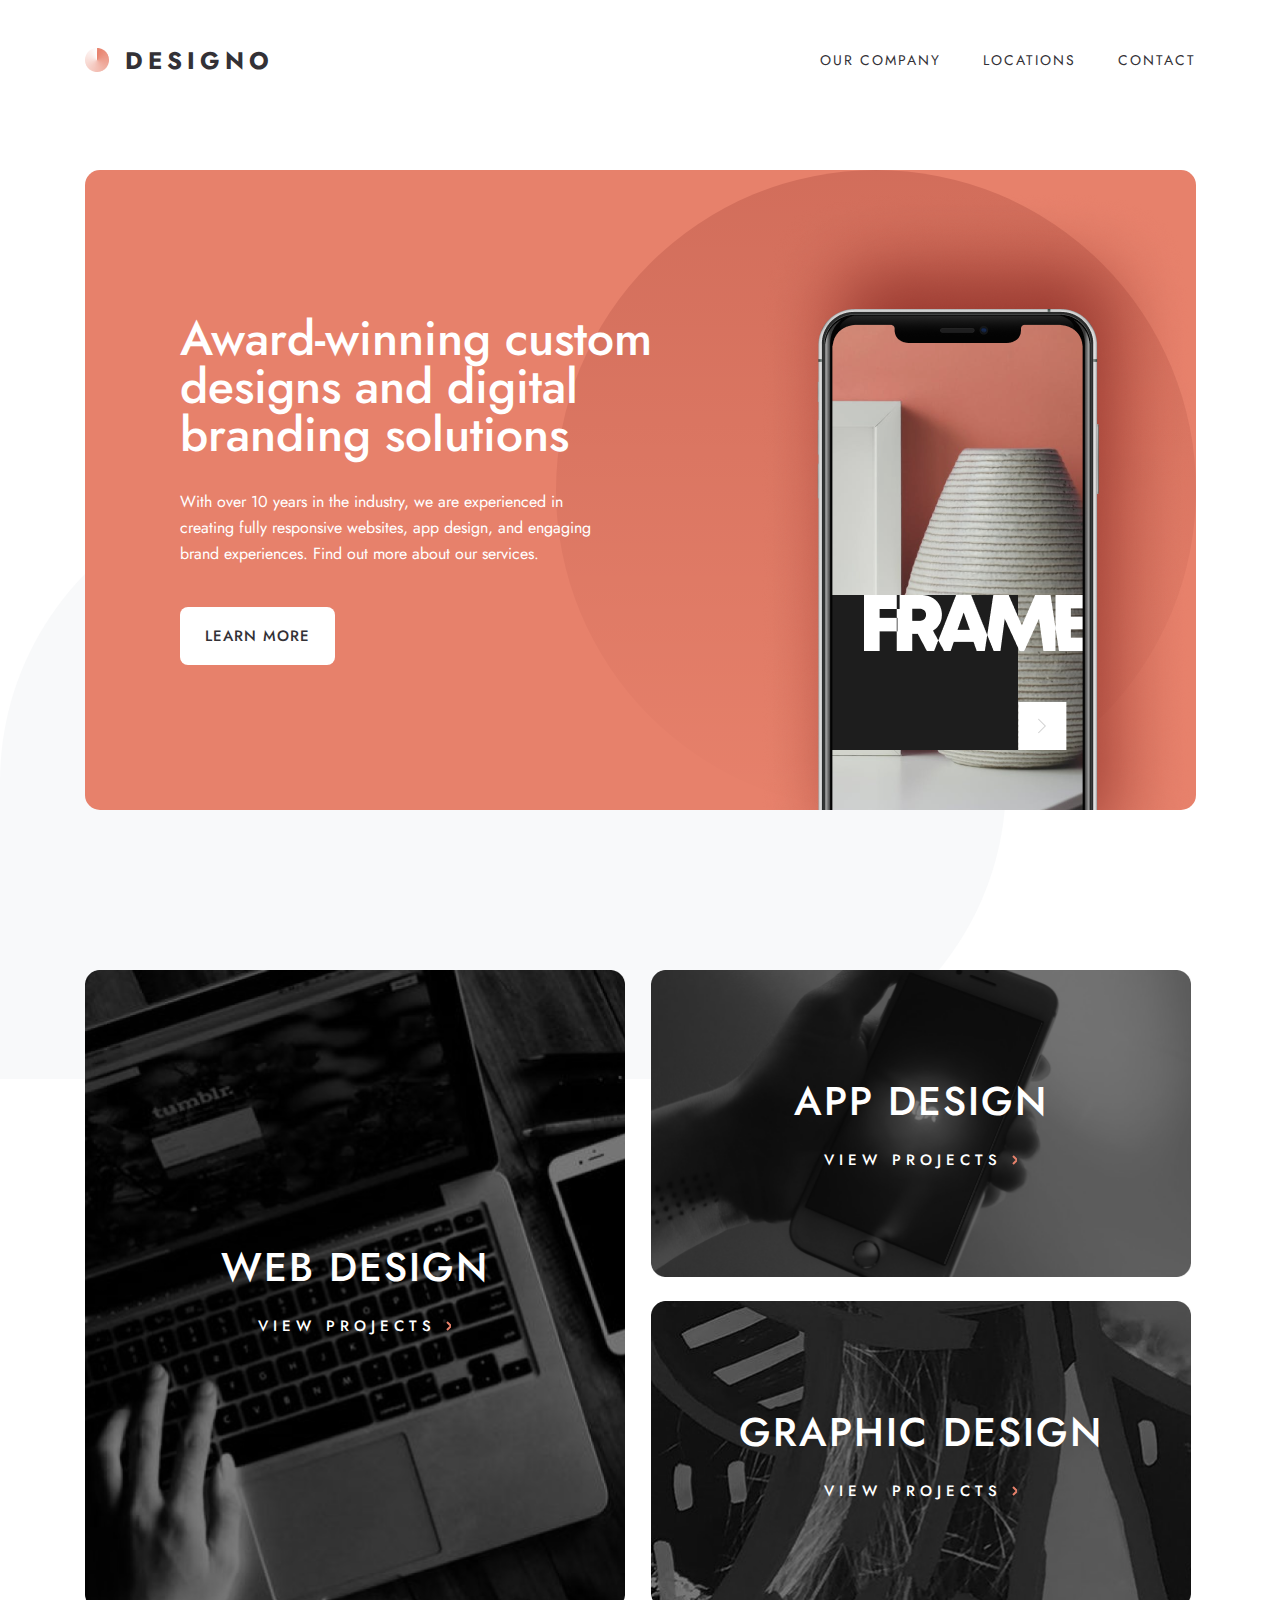
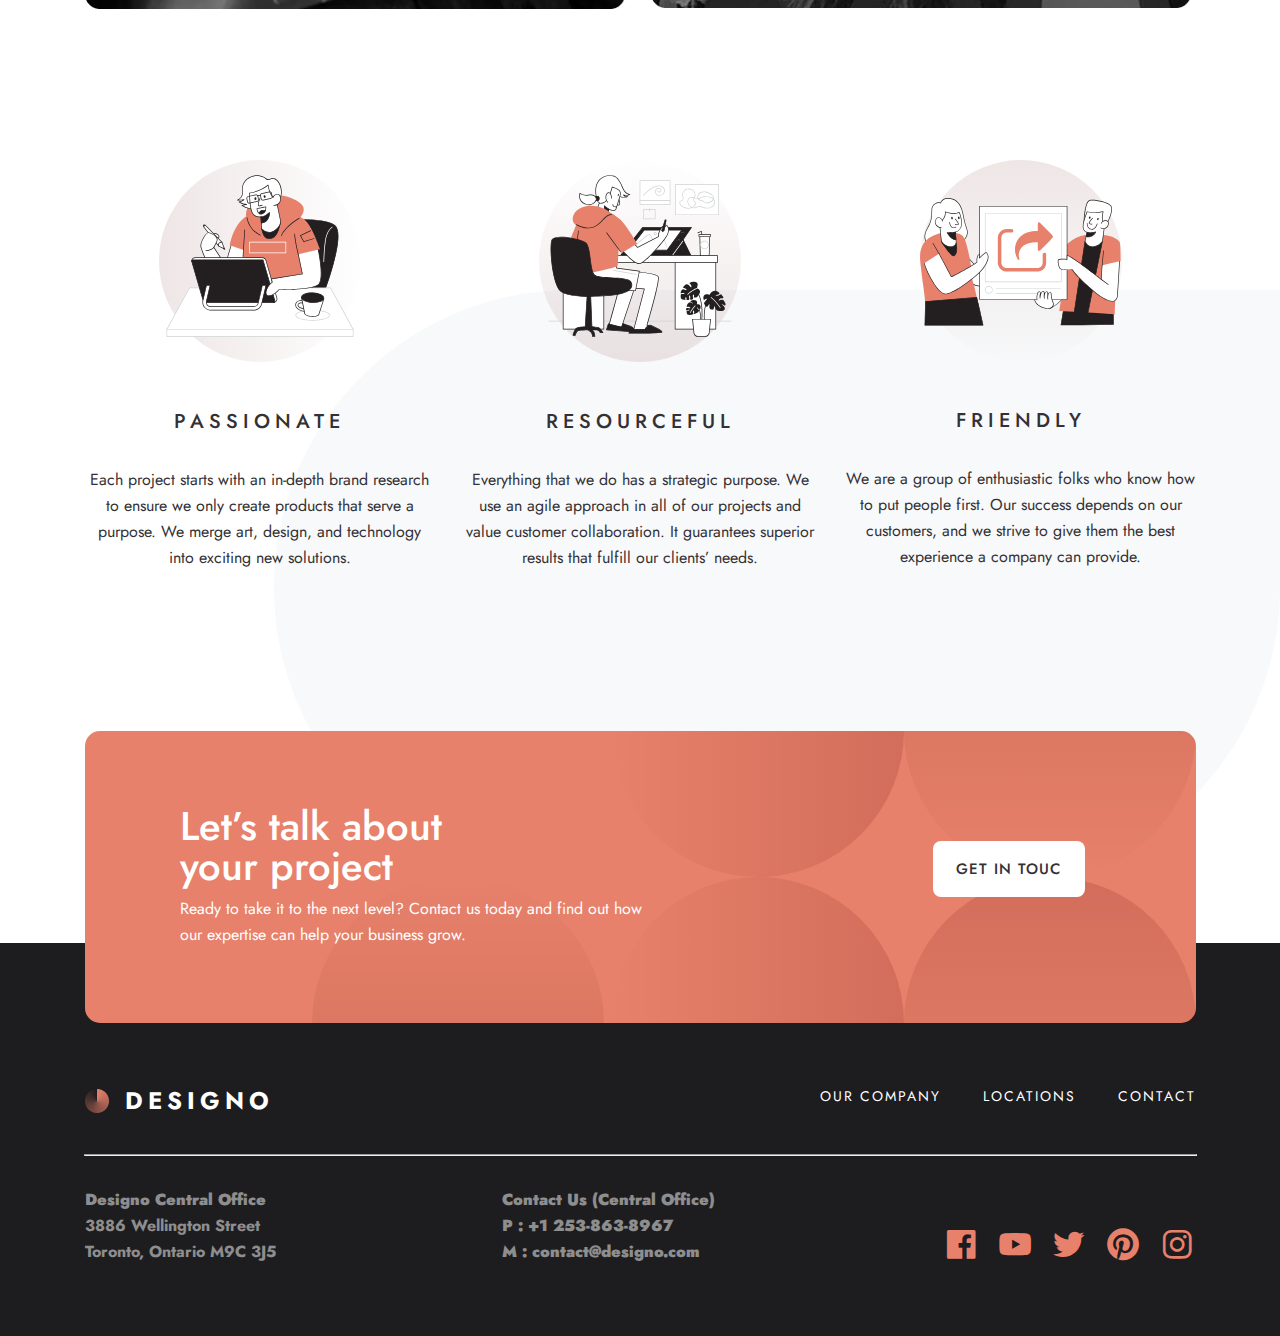
==== index.html @ 902fd05b "initial commit" ====
<!DOCTYPE html>
<html lang="en">
<head>
    <meta charset="UTF-8">
    <meta http-equiv="X-UA-Compatible" content="IE=edge">
    <meta name="viewport" content="width=device-width, initial-scale=1.0">
    <link rel="stylesheet" href="./css/style.min.css">
    <link href='https://unpkg.com/boxicons@2.1.4/css/boxicons.min.css' rel='stylesheet'>
    <title>exem</title>
</head>
<body>
    <div class="fixed" >
        <header>
            <div class="header__flex container" >
                <div class="header__flex__logo" >
                    <a class="header__flex__logo__a" href="#">
                        <img src="./img/Oval-foo.png" alt="logo">
                        <h1 class="header__flex__logo__a-title" >DESIGNO</h1>
                    </a>
                </div>

                <nav class="header__flex__ul" >
                    <ul class="header__flex__ul--li" >
                        <li class="header__flex__ul--li" ><a class="header__flex__ul--li-item" href="#">OUR COMPANY</a></li>
                        <li class="header__flex__ul--li"><a class="header__flex__ul--li-item" href="#">LOCATIONS</a></li>
                        <li class="header__flex__ul--li"><a class="header__flex__ul--li-item" href="#">CONTACT</a></li>
                    </ul>
                </nav>
            </div>
        </header>
    </div>

    <main>
        <div class="section__company container" >
            <div class="section__company__wrapper" >
                <h1 class="section__company__wrapper-title" >Award-winning custom designs and digital branding solutions</h1>
                <p class="section__company__wrapper-text" >
                    With over 10 years in the industry, we are experienced in creating fully responsive websites, app design, and engaging
                    brand experiences. Find out more about our services.
                </p>
                <button class="section__company__wrapper-btn" >Learn More</button>
            </div>

            <div class="section__company__img" >
                <a class="section__company__img__a" href="#">
                    <img class="section__company__img__a-img" src="./img/Group 64 Copy.png" alt="phone">
                </a>
            </div>
        </div>

        <div class="rectangle">
            <img class="rectangle-img" src="./img/img2.svg" alt="">
            <!-- --------------------------------------------- -->
        </div>

        <div class="section__locations container" >
            <div class="section__locations__flex" >
                <div class="section__locations__flex__img1">
                    <h2 class="section__locations__flex__img1-title" >WEB DESIGN</h2>
                    <a class="section__locations__flex__img1-a" href="#">VIEW PROJECTS <img src="./img/img4.svg" alt="left-strl"> </a> 
                </div>
                <div class="section__locations__flex__two" >
                    <div class="section__locations__flex__two__img1" >
                        <h2 class="section__locations__flex__two__img1-title" >APP DESIGN</h2>
                        <a class="section__locations__flex__img1-a" href="#">VIEW PROJECTS <img src="./img/img4.svg" alt="left-strl"> </a>
                    </div>
                    <div class="section__locations__flex__two__img2" >
                        <h2 class="section__locations__flex__two__img2-title" >GRAPHIC DESIGN</h2>
                        <a class="section__locations__flex__img1-a" href="#">VIEW PROJECTS <img src="./img/img4.svg" alt="left-strl"> </a>
                    </div>
                </div>
            </div>
        </div>

        <div class="rectangle1">
            <img class="rectangle1-img" src="./img/img14.svg" alt="">
            <!-- --------------------------------------------- -->
        </div>

        <div class="section__contact" >
            <div class="section__contact__flex card container" >
                <div class="card__body" >
                    <img class="card__body-img" src="./img/img8.svg" alt="card">

                    <h3 class="card__body-title" >
                        PASSIONATE
                    </h3>

                    <p class="card__body-text" >
                        Each project starts with an in-depth brand research to ensure we only create products that serve a purpose. We merge
                        art, design, and technology into exciting new solutions.
                    </p>
                </div>
                <div class="card__body">
                    <img class="card__body-img" src="./img/img10.svg" alt="card">
                
                    <h3 class="card__body-title">
                        RESOURCEFUL
                    </h3>
                
                    <p class="card__body-text">
                        Everything that we do has a strategic purpose. We use an agile approach in all of our projects and value customer
                        collaboration. It guarantees superior results that fulfill our clients’ needs.
                    </p>
                </div>
                <div class="card__body">
                    <img class="card__body-img active" src="./img/img11.svg" alt="card">
                
                    <h3 class="card__body-title active">
                        FRIENDLY
                    </h3>
                
                    <p class="card__body-text">
                        We are a group of enthusiastic folks who know how to put people first. Our success depends on our customers, and we
                        strive to give them the best experience a company can provide.
                    </p>
                </div>
            </div>
        </div>


        <div class="advitizing" >
            <div class="advitizing__project container" >
                <div class="bg__one" >
                    <div class="bg__two" >
                        <div class="bg__three" >
                            <div class="bg__four" >

                                <div class="advitizing__project__card">
                                    <h2 class="advitizing__project__card-title">Let’s talk about your project</h2>
                                    <p class="advitizing__project__card-text">
                                        Ready to take it to the next level? Contact us today and find out
                                        how our expertise can help your business grow.
                                    </p>
                                </div>
                                
                                <div class="advitizing__project__btn" >
                                    <button class="advitizing__project__btn-btns">
                                        Get in touc
                                    </button>
                                </div>

                            </div>
                        </div>
                    </div>
                </div>
            </div>
        </div>

        
        <footer>
            <div class="section__footer" >
                <div class="section__footer__flex container" >
                    <div class="section__footer__flex__logo" >
                        <a class="section__footer__flex__logo__a" href="#">
                            <img class="section__footer__flex__logo__a-img" src="./img/Oval-foo.png" alt="">
                            <span class="section__footer__flex__logo__a-span" >DESIGNO</span>
                        </a>
                    </div>
                    
                    <nav class="section__footer__flex__nav" >
                        <ul class="section__footer__flex__nav__ul" >
                            <li class="section__footer__flex__nav__ul__li" ><a class="section__footer__flex__nav__ul__li-a" href="#">OUR COMPANY</a></li>
                            <li class="section__footer__flex__nav__ul__li" ><a class="section__footer__flex__nav__ul__li-a" href="#">LOCATIONS</a></li>
                            <li class="section__footer__flex__nav__ul__li" ><a class="section__footer__flex__nav__ul__li-a" href="#">CONTACT</a></li>
                        </ul>
                    </nav>

                </div>

                <hr class="container hr">

                <div class="container section__footer__address" >
                    <div class="section__footer__address__wrapper" >
                        <p><b>Designo Central Office</b></p>
                        <p>3886 Wellington Street</p>
                        <p>Toronto, Ontario M9C 3J5</p>
                    </div>

                    <div class="section__footer__address__connection" >
                        <p><b>Contact Us (Central Office)</b></p>
                        <p><b>P : +1 253-863-8967</b></p>
                        <p><b>M : contact@designo.com</b></p>
                    </div>

                    <div class="section__footer__address__icon" >
                        <a href="#"><i class='bx bxl-facebook-square'></i></a>
                        <a href="#"><i class='bx bxl-youtube'></i></a>
                        <a href="#"><i class='bx bxl-twitter'></i></a>
                        <a href="#"><i class='bx bxl-pinterest'></i></a>
                        <a href="#"><i class='bx bxl-instagram'></i></a>
                    </div>
                </div>

            </div>
        </footer>


    </main>

</body>
</html>
---- css/style.min.css ----
/*! normalize.css v8.0.1 | MIT License | github.com/necolas/normalize.css */@import"https://fonts.googleapis.com/css2?family=Jost:wght@300;400;500;600;700&display=swap";html{line-height:1.15;-webkit-text-size-adjust:100%}body{margin:0}main{display:block}h1{font-size:2em;margin:.67em 0}hr{box-sizing:content-box;height:0;overflow:visible}pre{font-family:monospace,monospace;font-size:1em}a{background-color:rgba(0,0,0,0);text-decoration:none}abbr[title]{border-bottom:none;text-decoration:underline;text-decoration:underline dotted}b,strong{font-weight:bolder}code,kbd,samp{font-family:monospace,monospace;font-size:1em}small{font-size:80%}sub,sup{font-size:75%;line-height:0;position:relative;vertical-align:baseline}sub{bottom:-0.25em}sup{top:-0.5em}img{border-style:none}button,input,optgroup,select,textarea{font-family:inherit;font-size:100%;line-height:1.15;margin:0}button,input{overflow:visible}button,select{text-transform:none}button,[type=button],[type=reset],[type=submit]{-webkit-appearance:button}button::-moz-focus-inner,[type=button]::-moz-focus-inner,[type=reset]::-moz-focus-inner,[type=submit]::-moz-focus-inner{border-style:none;padding:0}button:-moz-focusring,[type=button]:-moz-focusring,[type=reset]:-moz-focusring,[type=submit]:-moz-focusring{outline:1px dotted ButtonText}fieldset{padding:.35em .75em .625em}legend{box-sizing:border-box;color:inherit;display:table;max-width:100%;padding:0;white-space:normal}progress{vertical-align:baseline}textarea{overflow:auto}[type=checkbox],[type=radio]{box-sizing:border-box;padding:0}[type=number]::-webkit-inner-spin-button,[type=number]::-webkit-outer-spin-button{height:auto}[type=search]{-webkit-appearance:textfield;outline-offset:-2px}[type=search]::-webkit-search-decoration{-webkit-appearance:none}::-webkit-file-upload-button{-webkit-appearance:button;font:inherit}details{display:block}summary{display:list-item}template{display:none}[hidden]{display:none}*{margin:0;padding:0;box-sizing:border-box;font-family:"Jost",sans-serif}.container{margin:0 auto;width:1111px}.fixed{position:sticky;top:0;left:0;bottom:0;right:0;z-index:999999}header{background-color:#fff}header .header__flex{display:flex;justify-content:space-between;align-items:center;height:120px}header .header__flex__logo__a{display:flex;align-items:center;gap:16px}header .header__flex__logo__a-title{font-weight:700;font-size:24px;line-height:27px;letter-spacing:5px;color:#333136}header .header__flex__ul--li{display:flex;gap:42px}header .header__flex__ul--li-item{font-weight:400;font-size:14px;line-height:14px;letter-spacing:2px;color:#333136}header .header__flex__ul--li-item:hover{text-decoration:underline}.section__footer{margin-top:-80px;height:393px;background-color:#1d1c1e}.section__footer__flex{display:flex;justify-content:space-between;padding-top:144px}.section__footer__flex__logo__a{display:flex;align-items:center}.section__footer__flex__logo__a-span{margin-left:16px;font-weight:700;font-size:24px;line-height:27px;letter-spacing:5px;color:#fff}.section__footer__flex__nav__ul{display:flex;gap:42px;list-style:none}.section__footer__flex__nav__ul__li-a{font-weight:400;font-size:14px;line-height:14px;letter-spacing:2px;color:#fff}.section__footer__flex__nav__ul__li-a:hover{text-decoration:underline}.section__footer .hr{margin-top:40px;margin-bottom:31px}.section__footer__address{display:flex;justify-content:space-between}.section__footer__address__wrapper{font-weight:700;line-height:26px;color:#fff;opacity:.5}.section__footer__address__connection{font-weight:700;font-size:16px;line-height:26px;color:#fff;opacity:.5}.section__footer__address__icon{display:flex;align-items:flex-end;gap:16px}.section__footer__address__icon .bx{font-size:38px;color:#e7816b;transition:.3s}.section__footer__address__icon .bx:hover{color:#ffad9b}.section__company{position:sticky;background-image:url(/img/img1.svg);z-index:999;margin-top:50px;background-repeat:no-repeat;background-size:contain;background-position:right;height:640px;border-radius:15px;background-color:#e7816b;display:flex}.section__company__wrapper{z-index:999}.section__company__wrapper-title{width:75%;font-weight:500;font-size:48px;line-height:48px;color:#fff;margin:145px 0 11px 95px}.section__company__wrapper-text{margin:30px 0 40px 95px;width:65%;font-weight:400;font-size:16px;line-height:26px;color:#fff}.section__company__wrapper-btn{margin:0 0 0 95px;background:#fff;border-radius:8px;border:none;padding:18px 25px;font-weight:500;font-size:15px;line-height:22px;letter-spacing:1px;text-transform:uppercase;color:#333136;cursor:pointer;transition:.2s}.section__company__wrapper-btn:hover{background:#ffad9b}.section__company__img{z-index:999}.section__company__img__a-img{margin-top:19px}.section__locations{margin-top:160px}.section__locations__flex{display:flex;gap:26px}.section__locations__flex__img1{text-align:center;color:#fff;padding:273px 136px;background-image:url(/img/img3.png);background-repeat:no-repeat;background-size:contain;opacity:1;z-index:999}.section__locations__flex__img1:hover{opacity:.5}.section__locations__flex__img1-title{font-weight:500;font-size:40px;line-height:48px;letter-spacing:2px;color:#fff;margin:0 0 24px 0}.section__locations__flex__img1-a{font-weight:500;font-size:15px;line-height:22px;letter-spacing:5px;text-transform:uppercase;color:#fff}.section__locations__flex__two{display:flex;flex-direction:column;gap:23px}.section__locations__flex__two__img1{text-align:center;color:#fff;padding:107px 143px;background-image:url(/img/img5.png);background-repeat:no-repeat;background-size:contain;z-index:999}.section__locations__flex__two__img1:hover{opacity:.5}.section__locations__flex__two__img1-title{margin:0 0 24px 0;font-weight:500;font-size:40px;line-height:48px;text-align:center;letter-spacing:2px;color:#fff}.section__locations__flex__two__img2{text-align:center;color:#fff;padding:107px 88px;background-image:url(/img/img6.png);background-repeat:no-repeat;background-size:contain}.section__locations__flex__two__img2:hover{opacity:.5}.section__locations__flex__two__img2-title{margin:0 0 24px 0;font-weight:500;font-size:40px;line-height:48px;text-align:center;letter-spacing:2px;color:#fff}.rectangle1{position:relative}.rectangle1-img{position:absolute;top:280px;right:0}.rectangle{position:relative;z-index:0}.rectangle-img{position:absolute;top:-325px;left:0;z-index:1}.section__contact{margin-top:150px}.section__contact__flex{display:flex;text-align:center;justify-content:space-between}.section__contact .card__body:nth-child(2){background-image:url(/img/img12.svg);background-repeat:no-repeat;background-position:top;z-index:9}.section__contact .card__body:nth-child(3){background-image:url(/img/img13.svg);background-repeat:no-repeat;background-position:top;z-index:9}.section__contact .card__body{background-image:url(/img/img9.svg);background-repeat:no-repeat;background-position:top;z-index:999}.section__contact .card__body-img{margin-top:15px}.section__contact .card__body-img.active{margin-top:38px}.section__contact .card__body-title{margin:68px 0 32px 0;font-weight:500;font-size:20px;line-height:26px;text-align:center;letter-spacing:5px;color:#333136}.section__contact .card__body-title.active{margin:78px 0 32px 0}.section__contact .card__body-text{width:350px;font-weight:400;font-size:16px;line-height:26px;text-align:center;color:#333136}.advitizing{position:relative}.advitizing__project{background:#e7816b;border-radius:15px;height:292px;position:sticky;margin-top:160px;background-image:url(/img/img15.svg);background-repeat:no-repeat;background-position:top;background-position-x:527px}.advitizing__project .bg__one{background-image:url(/img/img16.svg);background-repeat:no-repeat;background-position-x:right;background-position-y:top;outline:none;border-top-right-radius:15px}.advitizing__project .bg__one .bg__two{background-image:url(/img/img17.svg);background-repeat:no-repeat;background-position-y:bottom;background-position-x:right}.advitizing__project .bg__one .bg__two .bg__three{background-image:url(/img/img18.svg);background-repeat:no-repeat;background-position-y:bottom;background-position-x:527px}.advitizing__project .bg__one .bg__two .bg__three .bg__four{background-image:url(/img/img19.svg);background-repeat:no-repeat;background-position-y:bottom;background-position-x:227px;display:flex}.advitizing__project__card{color:#fff;padding:75px 0 75px 95px}.advitizing__project__card-title{width:45%;font-weight:500;font-size:40px;line-height:40px}.advitizing__project__card-text{margin-top:10px;font-weight:400;font-size:16px;line-height:26px;width:64%}.advitizing__project__btn{padding:110px 0 0 0}.advitizing__project__btn-btns{width:152px;border:none;border-radius:8px;background:#fff;padding:17px 19px;font-weight:500;font-size:15px;line-height:22px;letter-spacing:1px;text-transform:uppercase;color:#333136;cursor:pointer}/*# sourceMappingURL=style.min.css.map */
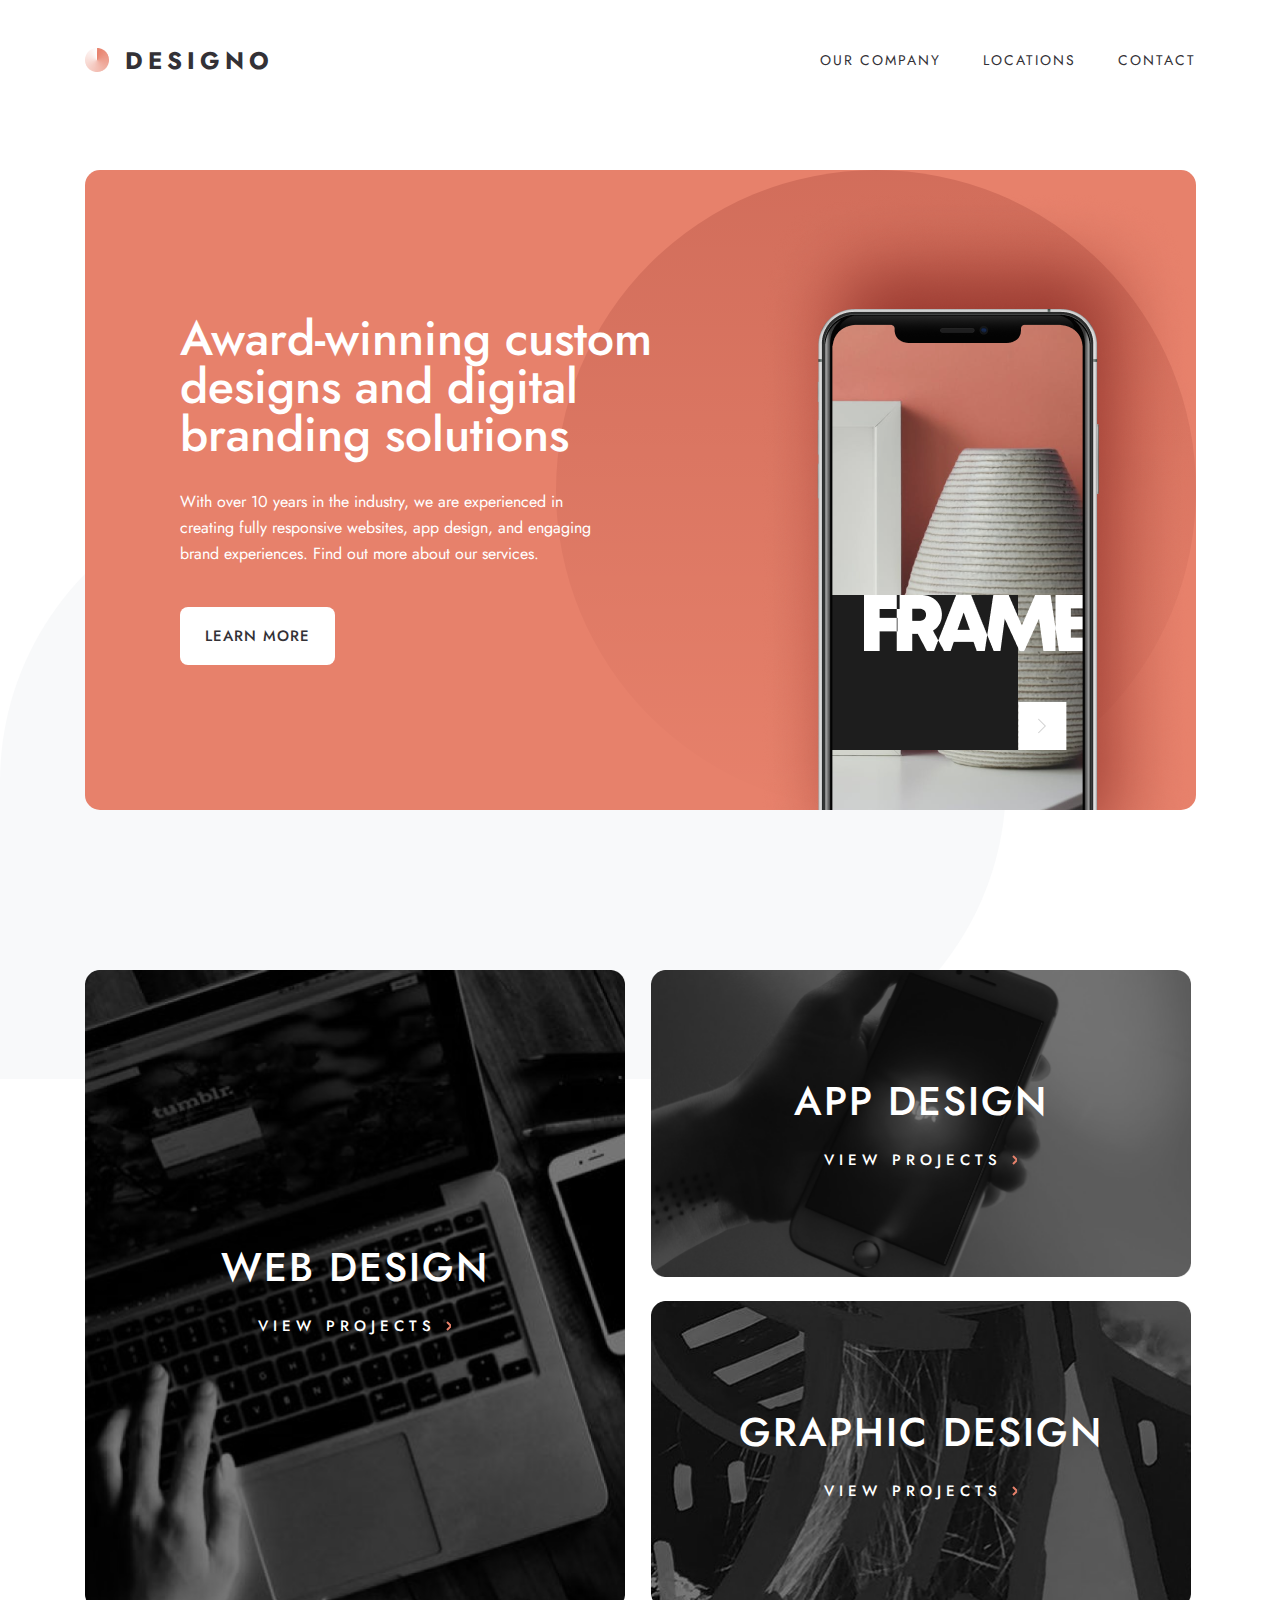
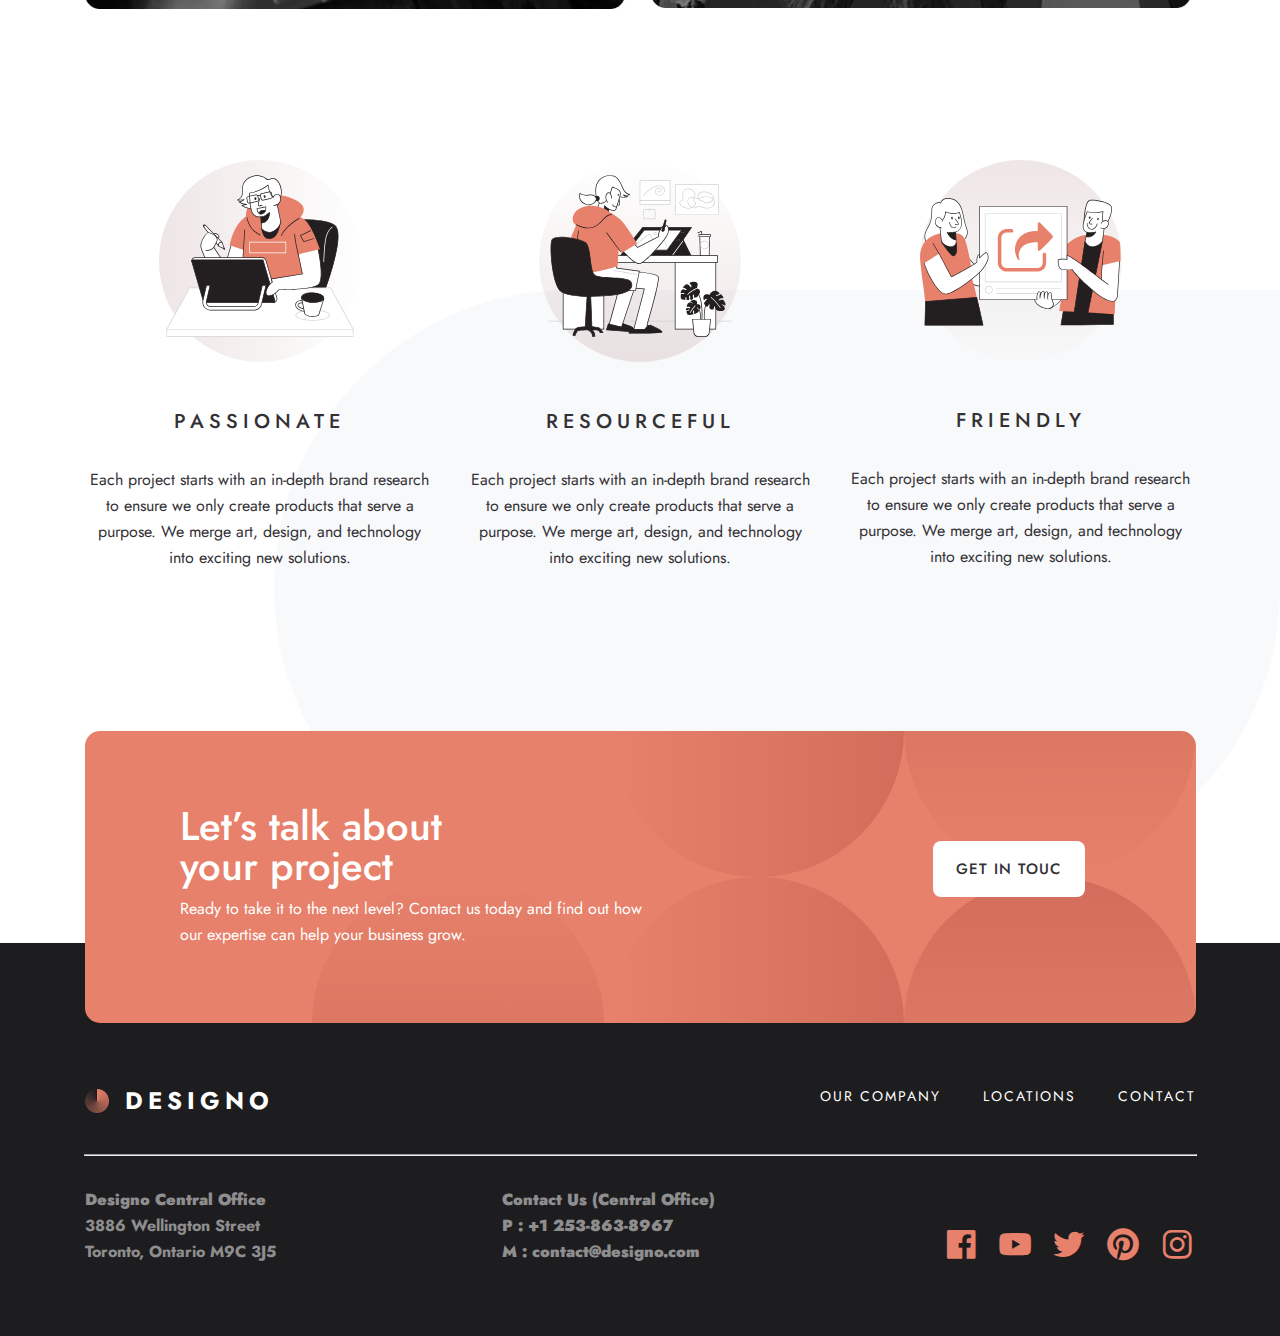
==== commit 109e658d: "tablet commit" ====
--- a/index.html
+++ b/index.html
@@ -82,38 +82,47 @@
                 <div class="card__body" >
                     <img class="card__body-img" src="./img/img8.svg" alt="card">
 
-                    <h3 class="card__body-title" >
-                        PASSIONATE
-                    </h3>
-
-                    <p class="card__body-text" >
-                        Each project starts with an in-depth brand research to ensure we only create products that serve a purpose. We merge
-                        art, design, and technology into exciting new solutions.
-                    </p>
+                    <div class="card__body__flex" >
+                        <h3 class="card__body-title">
+                            PASSIONATE
+                        </h3>
+                        
+                        <p class="card__body-text">
+                            Each project starts with an in-depth brand research to ensure we only create products that serve a purpose. We merge
+                            art, design, and technology into exciting new solutions.
+                        </p>
+                    </div>
+
                 </div>
                 <div class="card__body">
                     <img class="card__body-img" src="./img/img10.svg" alt="card">
                 
-                    <h3 class="card__body-title">
-                        RESOURCEFUL
-                    </h3>
-                
-                    <p class="card__body-text">
-                        Everything that we do has a strategic purpose. We use an agile approach in all of our projects and value customer
-                        collaboration. It guarantees superior results that fulfill our clients’ needs.
-                    </p>
+                    <div class="card__body__flex">
+                        <h3 class="card__body-title">
+                            RESOURCEFUL
+                        </h3>
+                    
+                        <p class="card__body-text">
+                            Each project starts with an in-depth brand research to ensure we only create products that serve a purpose. We
+                            merge
+                            art, design, and technology into exciting new solutions.
+                        </p>
+                    </div>
                 </div>
                 <div class="card__body">
                     <img class="card__body-img active" src="./img/img11.svg" alt="card">
                 
-                    <h3 class="card__body-title active">
-                        FRIENDLY
-                    </h3>
-                
-                    <p class="card__body-text">
-                        We are a group of enthusiastic folks who know how to put people first. Our success depends on our customers, and we
-                        strive to give them the best experience a company can provide.
-                    </p>
+                    <div class="card__body__flex">
+                        <h3 class="card__body-title active">
+                            FRIENDLY
+                        </h3>
+                    
+                        <p class="card__body-text active">
+                            Each project starts with an in-depth brand research to ensure we only create products that serve a purpose. We
+                            merge
+                            art, design, and technology into exciting new solutions.
+                        </p>
+                    </div>
                 </div>
             </div>
         </div>
--- a/css/style.min.css
+++ b/css/style.min.css
@@ -1 +1 @@
-/*! normalize.css v8.0.1 | MIT License | github.com/necolas/normalize.css */@import"https://fonts.googleapis.com/css2?family=Jost:wght@300;400;500;600;700&display=swap";html{line-height:1.15;-webkit-text-size-adjust:100%}body{margin:0}main{display:block}h1{font-size:2em;margin:.67em 0}hr{box-sizing:content-box;height:0;overflow:visible}pre{font-family:monospace,monospace;font-size:1em}a{background-color:rgba(0,0,0,0);text-decoration:none}abbr[title]{border-bottom:none;text-decoration:underline;text-decoration:underline dotted}b,strong{font-weight:bolder}code,kbd,samp{font-family:monospace,monospace;font-size:1em}small{font-size:80%}sub,sup{font-size:75%;line-height:0;position:relative;vertical-align:baseline}sub{bottom:-0.25em}sup{top:-0.5em}img{border-style:none}button,input,optgroup,select,textarea{font-family:inherit;font-size:100%;line-height:1.15;margin:0}button,input{overflow:visible}button,select{text-transform:none}button,[type=button],[type=reset],[type=submit]{-webkit-appearance:button}button::-moz-focus-inner,[type=button]::-moz-focus-inner,[type=reset]::-moz-focus-inner,[type=submit]::-moz-focus-inner{border-style:none;padding:0}button:-moz-focusring,[type=button]:-moz-focusring,[type=reset]:-moz-focusring,[type=submit]:-moz-focusring{outline:1px dotted ButtonText}fieldset{padding:.35em .75em .625em}legend{box-sizing:border-box;color:inherit;display:table;max-width:100%;padding:0;white-space:normal}progress{vertical-align:baseline}textarea{overflow:auto}[type=checkbox],[type=radio]{box-sizing:border-box;padding:0}[type=number]::-webkit-inner-spin-button,[type=number]::-webkit-outer-spin-button{height:auto}[type=search]{-webkit-appearance:textfield;outline-offset:-2px}[type=search]::-webkit-search-decoration{-webkit-appearance:none}::-webkit-file-upload-button{-webkit-appearance:button;font:inherit}details{display:block}summary{display:list-item}template{display:none}[hidden]{display:none}*{margin:0;padding:0;box-sizing:border-box;font-family:"Jost",sans-serif}.container{margin:0 auto;width:1111px}.fixed{position:sticky;top:0;left:0;bottom:0;right:0;z-index:999999}header{background-color:#fff}header .header__flex{display:flex;justify-content:space-between;align-items:center;height:120px}header .header__flex__logo__a{display:flex;align-items:center;gap:16px}header .header__flex__logo__a-title{font-weight:700;font-size:24px;line-height:27px;letter-spacing:5px;color:#333136}header .header__flex__ul--li{display:flex;gap:42px}header .header__flex__ul--li-item{font-weight:400;font-size:14px;line-height:14px;letter-spacing:2px;color:#333136}header .header__flex__ul--li-item:hover{text-decoration:underline}.section__footer{margin-top:-80px;height:393px;background-color:#1d1c1e}.section__footer__flex{display:flex;justify-content:space-between;padding-top:144px}.section__footer__flex__logo__a{display:flex;align-items:center}.section__footer__flex__logo__a-span{margin-left:16px;font-weight:700;font-size:24px;line-height:27px;letter-spacing:5px;color:#fff}.section__footer__flex__nav__ul{display:flex;gap:42px;list-style:none}.section__footer__flex__nav__ul__li-a{font-weight:400;font-size:14px;line-height:14px;letter-spacing:2px;color:#fff}.section__footer__flex__nav__ul__li-a:hover{text-decoration:underline}.section__footer .hr{margin-top:40px;margin-bottom:31px}.section__footer__address{display:flex;justify-content:space-between}.section__footer__address__wrapper{font-weight:700;line-height:26px;color:#fff;opacity:.5}.section__footer__address__connection{font-weight:700;font-size:16px;line-height:26px;color:#fff;opacity:.5}.section__footer__address__icon{display:flex;align-items:flex-end;gap:16px}.section__footer__address__icon .bx{font-size:38px;color:#e7816b;transition:.3s}.section__footer__address__icon .bx:hover{color:#ffad9b}.section__company{position:sticky;background-image:url(/img/img1.svg);z-index:999;margin-top:50px;background-repeat:no-repeat;background-size:contain;background-position:right;height:640px;border-radius:15px;background-color:#e7816b;display:flex}.section__company__wrapper{z-index:999}.section__company__wrapper-title{width:75%;font-weight:500;font-size:48px;line-height:48px;color:#fff;margin:145px 0 11px 95px}.section__company__wrapper-text{margin:30px 0 40px 95px;width:65%;font-weight:400;font-size:16px;line-height:26px;color:#fff}.section__company__wrapper-btn{margin:0 0 0 95px;background:#fff;border-radius:8px;border:none;padding:18px 25px;font-weight:500;font-size:15px;line-height:22px;letter-spacing:1px;text-transform:uppercase;color:#333136;cursor:pointer;transition:.2s}.section__company__wrapper-btn:hover{background:#ffad9b}.section__company__img{z-index:999}.section__company__img__a-img{margin-top:19px}.section__locations{margin-top:160px}.section__locations__flex{display:flex;gap:26px}.section__locations__flex__img1{text-align:center;color:#fff;padding:273px 136px;background-image:url(/img/img3.png);background-repeat:no-repeat;background-size:contain;opacity:1;z-index:999}.section__locations__flex__img1:hover{opacity:.5}.section__locations__flex__img1-title{font-weight:500;font-size:40px;line-height:48px;letter-spacing:2px;color:#fff;margin:0 0 24px 0}.section__locations__flex__img1-a{font-weight:500;font-size:15px;line-height:22px;letter-spacing:5px;text-transform:uppercase;color:#fff}.section__locations__flex__two{display:flex;flex-direction:column;gap:23px}.section__locations__flex__two__img1{text-align:center;color:#fff;padding:107px 143px;background-image:url(/img/img5.png);background-repeat:no-repeat;background-size:contain;z-index:999}.section__locations__flex__two__img1:hover{opacity:.5}.section__locations__flex__two__img1-title{margin:0 0 24px 0;font-weight:500;font-size:40px;line-height:48px;text-align:center;letter-spacing:2px;color:#fff}.section__locations__flex__two__img2{text-align:center;color:#fff;padding:107px 88px;background-image:url(/img/img6.png);background-repeat:no-repeat;background-size:contain}.section__locations__flex__two__img2:hover{opacity:.5}.section__locations__flex__two__img2-title{margin:0 0 24px 0;font-weight:500;font-size:40px;line-height:48px;text-align:center;letter-spacing:2px;color:#fff}.rectangle1{position:relative}.rectangle1-img{position:absolute;top:280px;right:0}.rectangle{position:relative;z-index:0}.rectangle-img{position:absolute;top:-325px;left:0;z-index:1}.section__contact{margin-top:150px}.section__contact__flex{display:flex;text-align:center;justify-content:space-between}.section__contact .card__body:nth-child(2){background-image:url(/img/img12.svg);background-repeat:no-repeat;background-position:top;z-index:9}.section__contact .card__body:nth-child(3){background-image:url(/img/img13.svg);background-repeat:no-repeat;background-position:top;z-index:9}.section__contact .card__body{background-image:url(/img/img9.svg);background-repeat:no-repeat;background-position:top;z-index:999}.section__contact .card__body-img{margin-top:15px}.section__contact .card__body-img.active{margin-top:38px}.section__contact .card__body-title{margin:68px 0 32px 0;font-weight:500;font-size:20px;line-height:26px;text-align:center;letter-spacing:5px;color:#333136}.section__contact .card__body-title.active{margin:78px 0 32px 0}.section__contact .card__body-text{width:350px;font-weight:400;font-size:16px;line-height:26px;text-align:center;color:#333136}.advitizing{position:relative}.advitizing__project{background:#e7816b;border-radius:15px;height:292px;position:sticky;margin-top:160px;background-image:url(/img/img15.svg);background-repeat:no-repeat;background-position:top;background-position-x:527px}.advitizing__project .bg__one{background-image:url(/img/img16.svg);background-repeat:no-repeat;background-position-x:right;background-position-y:top;outline:none;border-top-right-radius:15px}.advitizing__project .bg__one .bg__two{background-image:url(/img/img17.svg);background-repeat:no-repeat;background-position-y:bottom;background-position-x:right}.advitizing__project .bg__one .bg__two .bg__three{background-image:url(/img/img18.svg);background-repeat:no-repeat;background-position-y:bottom;background-position-x:527px}.advitizing__project .bg__one .bg__two .bg__three .bg__four{background-image:url(/img/img19.svg);background-repeat:no-repeat;background-position-y:bottom;background-position-x:227px;display:flex}.advitizing__project__card{color:#fff;padding:75px 0 75px 95px}.advitizing__project__card-title{width:45%;font-weight:500;font-size:40px;line-height:40px}.advitizing__project__card-text{margin-top:10px;font-weight:400;font-size:16px;line-height:26px;width:64%}.advitizing__project__btn{padding:110px 0 0 0}.advitizing__project__btn-btns{width:152px;border:none;border-radius:8px;background:#fff;padding:17px 19px;font-weight:500;font-size:15px;line-height:22px;letter-spacing:1px;text-transform:uppercase;color:#333136;cursor:pointer}/*# sourceMappingURL=style.min.css.map */+/*! normalize.css v8.0.1 | MIT License | github.com/necolas/normalize.css */@import"https://fonts.googleapis.com/css2?family=Jost:wght@300;400;500;600;700&display=swap";html{line-height:1.15;-webkit-text-size-adjust:100%}body{margin:0}main{display:block}h1{font-size:2em;margin:.67em 0}hr{box-sizing:content-box;height:0;overflow:visible}pre{font-family:monospace,monospace;font-size:1em}a{background-color:rgba(0,0,0,0);text-decoration:none}abbr[title]{border-bottom:none;text-decoration:underline;text-decoration:underline dotted}b,strong{font-weight:bolder}code,kbd,samp{font-family:monospace,monospace;font-size:1em}small{font-size:80%}sub,sup{font-size:75%;line-height:0;position:relative;vertical-align:baseline}sub{bottom:-0.25em}sup{top:-0.5em}img{border-style:none}button,input,optgroup,select,textarea{font-family:inherit;font-size:100%;line-height:1.15;margin:0}button,input{overflow:visible}button,select{text-transform:none}button,[type=button],[type=reset],[type=submit]{-webkit-appearance:button}button::-moz-focus-inner,[type=button]::-moz-focus-inner,[type=reset]::-moz-focus-inner,[type=submit]::-moz-focus-inner{border-style:none;padding:0}button:-moz-focusring,[type=button]:-moz-focusring,[type=reset]:-moz-focusring,[type=submit]:-moz-focusring{outline:1px dotted ButtonText}fieldset{padding:.35em .75em .625em}legend{box-sizing:border-box;color:inherit;display:table;max-width:100%;padding:0;white-space:normal}progress{vertical-align:baseline}textarea{overflow:auto}[type=checkbox],[type=radio]{box-sizing:border-box;padding:0}[type=number]::-webkit-inner-spin-button,[type=number]::-webkit-outer-spin-button{height:auto}[type=search]{-webkit-appearance:textfield;outline-offset:-2px}[type=search]::-webkit-search-decoration{-webkit-appearance:none}::-webkit-file-upload-button{-webkit-appearance:button;font:inherit}details{display:block}summary{display:list-item}template{display:none}[hidden]{display:none}*{margin:0;padding:0;box-sizing:border-box;font-family:"Jost",sans-serif}.container{margin:0 auto;width:1111px}.fixed{position:sticky;top:0;left:0;bottom:0;right:0;z-index:999999}header{background-color:#fff}header .header__flex{display:flex;justify-content:space-between;align-items:center;height:120px}header .header__flex__logo__a{display:flex;align-items:center;gap:16px}header .header__flex__logo__a-title{font-weight:700;font-size:24px;line-height:27px;letter-spacing:5px;color:#333136}header .header__flex__ul--li{display:flex;gap:42px}header .header__flex__ul--li-item{font-weight:400;font-size:14px;line-height:14px;letter-spacing:2px;color:#333136}header .header__flex__ul--li-item:hover{text-decoration:underline}.section__footer{margin-top:-80px;height:393px;background-color:#1d1c1e}.section__footer__flex{display:flex;justify-content:space-between;padding-top:144px}.section__footer__flex__logo__a{display:flex;align-items:center}.section__footer__flex__logo__a-span{margin-left:16px;font-weight:700;font-size:24px;line-height:27px;letter-spacing:5px;color:#fff}.section__footer__flex__nav__ul{display:flex;gap:42px;list-style:none}.section__footer__flex__nav__ul__li-a{font-weight:400;font-size:14px;line-height:14px;letter-spacing:2px;color:#fff}.section__footer__flex__nav__ul__li-a:hover{text-decoration:underline}.section__footer .hr{margin-top:40px;margin-bottom:31px}.section__footer__address{display:flex;justify-content:space-between}.section__footer__address__wrapper{font-weight:700;line-height:26px;color:#fff;opacity:.5}.section__footer__address__connection{font-weight:700;font-size:16px;line-height:26px;color:#fff;opacity:.5}.section__footer__address__icon{display:flex;align-items:flex-end;gap:16px}.section__footer__address__icon .bx{font-size:38px;color:#e7816b;transition:.3s}.section__footer__address__icon .bx:hover{color:#ffad9b}@media only screen and (max-width: 768px){.section__footer{height:393px;background-color:#1d1c1e}.section__footer__flex{display:flex;justify-content:space-between;padding-top:144px}.section__footer__flex__logo__a{display:flex;align-items:center}.section__footer__flex__logo__a-span{margin-left:16px;font-weight:700;font-size:24px;line-height:27px;letter-spacing:5px;color:#fff}.section__footer__flex__nav__ul{display:flex;gap:42px;list-style:none}.section__footer__flex__nav__ul__li-a{font-weight:400;font-size:14px;line-height:14px;letter-spacing:2px;color:#fff}.section__footer__flex__nav__ul__li-a:hover{text-decoration:underline}.section__footer .hr{margin-top:40px;margin-bottom:31px}.section__footer__address{display:flex;justify-content:space-between}.section__footer__address__wrapper{font-weight:700;line-height:26px;color:#fff;opacity:.5}.section__footer__address__connection{font-weight:700;font-size:16px;line-height:26px;color:#fff;opacity:.5}.section__footer__address__icon{display:flex;align-items:flex-end;gap:16px}.section__footer__address__icon .bx{font-size:38px;color:#e7816b;transition:.3s}.section__footer__address__icon .bx:hover{color:#ffad9b}}.section__company{position:sticky;background-image:url(/img/img1.svg);z-index:999;margin-top:50px;background-repeat:no-repeat;background-size:contain;background-position:right;height:640px;border-radius:15px;background-color:#e7816b;display:flex}.section__company__wrapper{z-index:999}.section__company__wrapper-title{width:75%;font-weight:500;font-size:48px;line-height:48px;color:#fff;margin:145px 0 11px 95px}.section__company__wrapper-text{margin:30px 0 40px 95px;width:65%;font-weight:400;font-size:16px;line-height:26px;color:#fff}.section__company__wrapper-btn{margin:0 0 0 95px;background:#fff;border-radius:8px;border:none;padding:18px 25px;font-weight:500;font-size:15px;line-height:22px;letter-spacing:1px;text-transform:uppercase;color:#333136;cursor:pointer;transition:.2s}.section__company__wrapper-btn:hover{background:#ffad9b}.section__company__img{z-index:999}.section__company__img__a-img{margin-top:19px;margin-left:3px}.section__locations{margin-top:160px}.section__locations__flex{display:flex;gap:26px}.section__locations__flex__img1{text-align:center;color:#fff;padding:273px 136px;background-image:url(/img/img3.png);background-repeat:no-repeat;background-size:contain;opacity:1;z-index:999}.section__locations__flex__img1:hover{opacity:.5}.section__locations__flex__img1-title{font-weight:500;font-size:40px;line-height:48px;letter-spacing:2px;color:#fff;margin:0 0 24px 0}.section__locations__flex__img1-a{font-weight:500;font-size:15px;line-height:22px;letter-spacing:5px;text-transform:uppercase;color:#fff}.section__locations__flex__two{display:flex;flex-direction:column;gap:23px}.section__locations__flex__two__img1{text-align:center;color:#fff;padding:107px 143px;background-image:url(/img/img5.png);background-repeat:no-repeat;background-size:contain;z-index:999}.section__locations__flex__two__img1:hover{opacity:.5}.section__locations__flex__two__img1-title{margin:0 0 24px 0;font-weight:500;font-size:40px;line-height:48px;text-align:center;letter-spacing:2px;color:#fff}.section__locations__flex__two__img2{text-align:center;color:#fff;padding:107px 88px;background-image:url(/img/img6.png);background-repeat:no-repeat;background-size:contain}.section__locations__flex__two__img2:hover{opacity:.5}.section__locations__flex__two__img2-title{margin:0 0 24px 0;font-weight:500;font-size:40px;line-height:48px;text-align:center;letter-spacing:2px;color:#fff}.rectangle1{position:relative}.rectangle1-img{position:absolute;top:280px;right:0}.rectangle{position:relative;z-index:0}.rectangle-img{position:absolute;top:-325px;left:0;z-index:1}.section__contact{margin-top:150px}.section__contact__flex{display:flex;text-align:center;justify-content:space-between}.section__contact .card__body:nth-child(2){background-image:url(/img/img12.svg);background-repeat:no-repeat;background-position:top;z-index:9}.section__contact .card__body:nth-child(3){background-image:url(/img/img13.svg);background-repeat:no-repeat;background-position:top;z-index:9}.section__contact .card__body{background-image:url(/img/img9.svg);background-repeat:no-repeat;background-position:top;z-index:999}.section__contact .card__body-img{margin-top:15px}.section__contact .card__body-img.active{margin-top:38px}.section__contact .card__body-title{margin:68px 0 32px 0;font-weight:500;font-size:20px;line-height:26px;text-align:center;letter-spacing:5px;color:#333136}.section__contact .card__body-title.active{margin:78px 0 32px 0}.section__contact .card__body-text{width:350px;font-weight:400;font-size:16px;line-height:26px;text-align:center;color:#333136}.advitizing{position:relative}.advitizing__project{background:#e7816b;border-radius:15px;height:292px;position:sticky;margin-top:160px;background-image:url(/img/img15.svg);background-repeat:no-repeat;background-position:top;background-position-x:527px}.advitizing__project .bg__one{background-image:url(/img/img16.svg);background-repeat:no-repeat;background-position-x:right;background-position-y:top;outline:none;border-top-right-radius:15px}.advitizing__project .bg__one .bg__two{background-image:url(/img/img17.svg);background-repeat:no-repeat;background-position-y:bottom;background-position-x:right}.advitizing__project .bg__one .bg__two .bg__three{background-image:url(/img/img18.svg);background-repeat:no-repeat;background-position-y:bottom;background-position-x:527px}.advitizing__project .bg__one .bg__two .bg__three .bg__four{background-image:url(/img/img19.svg);background-repeat:no-repeat;background-position-y:bottom;background-position-x:227px;display:flex}.advitizing__project__card{color:#fff;padding:75px 0 75px 95px}.advitizing__project__card-title{width:45%;font-weight:500;font-size:40px;line-height:40px}.advitizing__project__card-text{margin-top:10px;font-weight:400;font-size:16px;line-height:26px;width:64%}.advitizing__project__btn{padding:110px 0 0 0}.advitizing__project__btn-btns{width:152px;border:none;border-radius:8px;background:#fff;padding:17px 19px;font-weight:500;font-size:15px;line-height:22px;letter-spacing:1px;text-transform:uppercase;color:#333136;cursor:pointer;transition:.2s}.advitizing__project__btn-btns:hover{background:#ffad9b}@media only screen and (max-width: 768px){.container{width:689px;margin:0 auto}.section__company{position:sticky;background-image:url(/img/img1.svg);z-index:999;margin-top:50px;background-repeat:no-repeat;background-size:cover;background-position:left;overflow:hidden;height:933px;border-radius:15px;background-color:#e7816b;display:flex;flex-direction:column;align-items:center;text-align:center}.section__company__wrapper{z-index:999}.section__company__wrapper-title{width:573px;margin:60px 58px 8px 58px;font-weight:500;font-size:48px;line-height:48px;color:#fff}.section__company__wrapper-text{width:445px;margin:30px 127px;font-weight:400;font-size:16px;line-height:26px;color:#fff}.section__company__wrapper-btn{margin:0;background:#fff;border-radius:8px;border:none;padding:18px 25px;font-weight:500;font-size:15px;line-height:22px;letter-spacing:1px;text-transform:uppercase;color:#333136;cursor:pointer;transition:.2s}.section__company__wrapper-btn:hover{background:#ffad9b}.section__company__img{z-index:999}.section__company__img__a-img{margin-top:19px}.section__locations{margin-top:120px}.section__locations__flex{display:flex;flex-direction:column;gap:26px}.section__locations__flex__img1{padding:0;text-align:center;height:200px;color:#fff;background-image:url(/img/img3.png);background-repeat:no-repeat;background-size:cover;background-position:bottom;border-top-right-radius:15px;border-top-left-radius:15px}.section__locations__flex__img1:hover{opacity:.5}.section__locations__flex__img1-title{font-weight:500;font-size:40px;line-height:48px;letter-spacing:2px;color:#fff;margin:50px 0 24px 0}.section__locations__flex__img1-a{font-weight:500;font-size:15px;line-height:22px;letter-spacing:5px;text-transform:uppercase;color:#fff}.section__locations__flex__two{display:flex;flex-direction:column;gap:23px}.section__locations__flex__two__img1{text-align:center;color:#fff;padding:0;background-image:url(/img/img5.png);background-repeat:no-repeat;background-size:cover;background-position:center;border-radius:15px;height:200px;z-index:999}.section__locations__flex__two__img1:hover{opacity:.5}.section__locations__flex__two__img1-title{margin:50px 0 24px 0;font-weight:500;font-size:40px;line-height:48px;text-align:center;letter-spacing:2px;color:#fff}.section__locations__flex__two__img2{text-align:center;color:#fff;padding:0;height:200px;background-image:url(/img/img6.png);background-repeat:no-repeat;background-size:cover;border-bottom-right-radius:15px;border-bottom-left-radius:15px}.section__locations__flex__two__img2:hover{opacity:.5}.section__locations__flex__two__img2-title{margin:50px 0 24px 0;font-weight:500;font-size:40px;line-height:48px;text-align:center;letter-spacing:2px;color:#fff}.rectangle1{position:relative}.rectangle1-img{display:none;position:absolute;top:280px;right:0}.rectangle{position:relative;z-index:0}.rectangle-img{display:none;position:absolute;top:-325px;left:0;z-index:1}.section__contact{margin-top:150px}.section__contact__flex{display:flex;flex-direction:column;gap:52px;text-align:start}.section__contact .card__body:nth-child(2){background-image:url(/img/img12.svg);background-repeat:no-repeat;background-position:top;background-position-x:left;z-index:9}.section__contact .card__body:nth-child(3){background-image:url(/img/img13.svg);background-repeat:no-repeat;background-position:top;background-position-x:left;z-index:9}.section__contact .card__body{background-image:url(/img/img9.svg);background-repeat:no-repeat;background-position:top;background-position-x:left;z-index:999;display:flex;align-items:center;gap:48px}.section__contact .card__body-img{margin-top:15px}.section__contact .card__body-img.active{margin-top:38px}.section__contact .card__body-title{text-align:start;margin:5px 0 16px 0;font-weight:500;font-size:20px;line-height:26px;letter-spacing:5px;color:#333136}.section__contact .card__body-title.active{margin:5px 0 16px -14px}.section__contact .card__body-text.active{margin:0 0 0 -14px}.section__contact .card__body-text{text-align:start;width:439px;font-weight:400;font-size:16px;line-height:26px;color:#333136}.advitizing{position:relative}.advitizing__project{background:#e7816b;border-radius:15px;height:350px;position:sticky;margin-top:160px;background-image:url(/img/img15.svg);background-repeat:no-repeat;background-position:top;background-position-x:300px}.advitizing__project .bg__one{background-image:url(/img/img16.svg);background-repeat:no-repeat;background-position-x:592px;background-position-y:top;border-top-right-radius:15px}.advitizing__project .bg__one .bg__two{background-image:url(/img/img17.svg);background-repeat:no-repeat;background-position-y:bottom;background-position-x:592px;border-bottom-right-radius:15px}.advitizing__project .bg__one .bg__two .bg__three{background-image:url(/img/img18.svg);background-repeat:no-repeat;background-position-y:bottom;background-position-x:300px}.advitizing__project .bg__one .bg__two .bg__three .bg__four{background-image:url(/img/img19.svg);background-repeat:no-repeat;background-position-y:bottom;background-position-x:-10px;border-bottom-left-radius:15px;display:flex;flex-direction:column;text-align:center;padding:57px 59px}.advitizing__project__card{color:#fff;padding:0}.advitizing__project__card-title{margin:0 auto;width:335px;font-weight:500;font-size:40px;line-height:40px}.advitizing__project__card-text{font-weight:400;font-size:16px;line-height:26px;width:430px;margin:8px auto}.advitizing__project__btn{padding:32px 0 0 0}.advitizing__project__btn-btns{width:152px;border:none;border-radius:8px;background:#fff;padding:17px 19px;font-weight:500;font-size:15px;line-height:22px;letter-spacing:1px;text-transform:uppercase;color:#333136;cursor:pointer;transition:.2s;margin:0 auto}.advitizing__project__btn-btns:hover{background:#ffad9b}}/*# sourceMappingURL=style.min.css.map */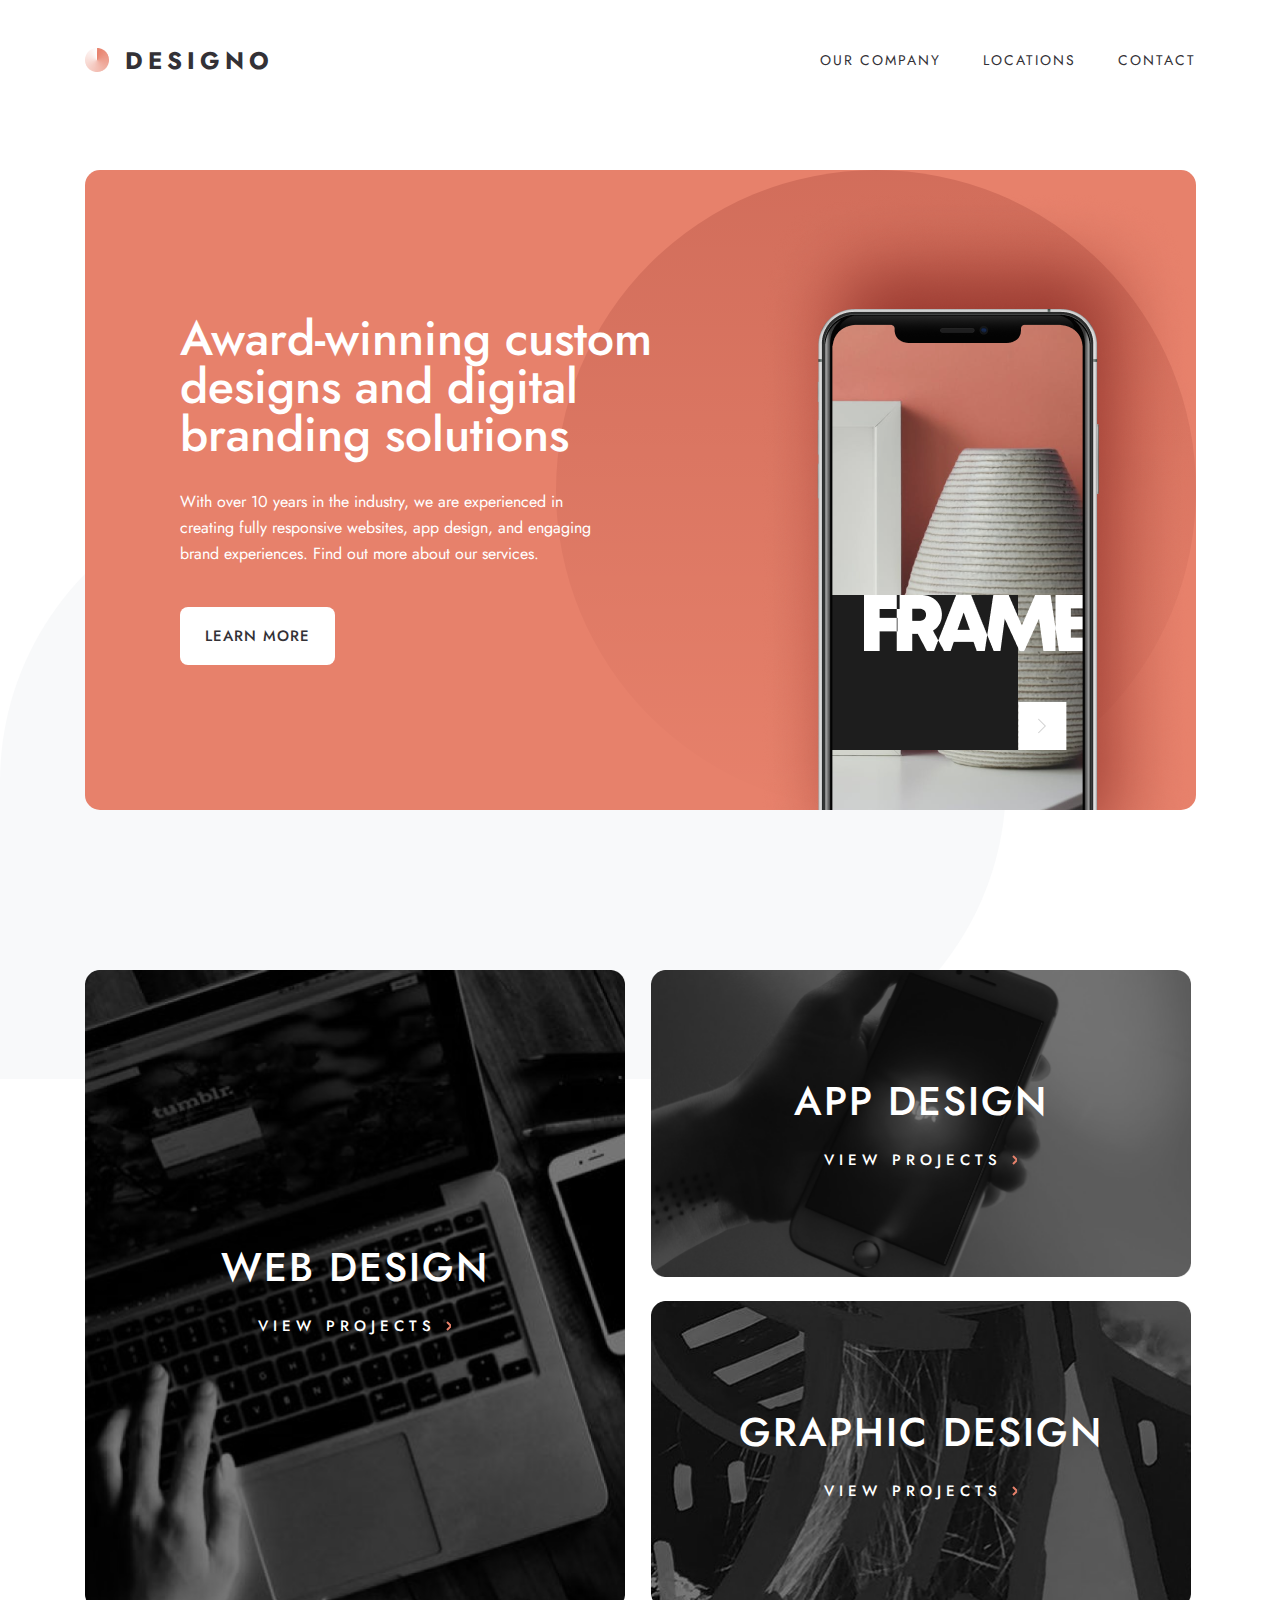
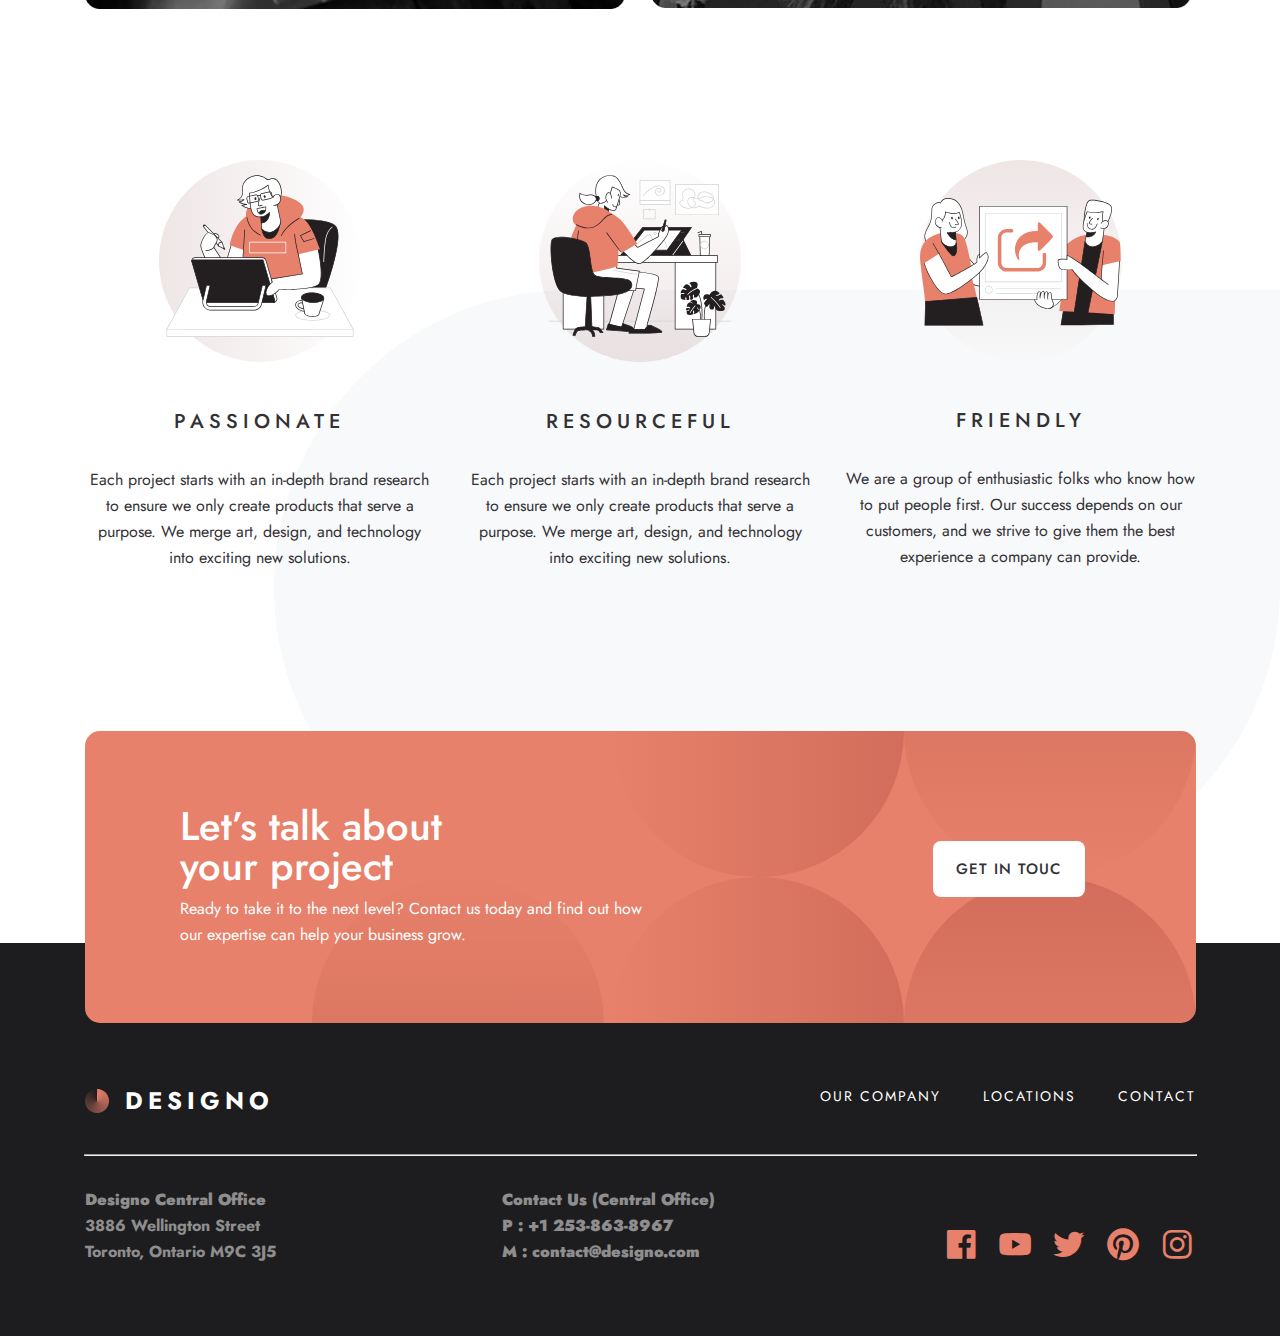
==== commit 9f765477: "one page responsive" ====
--- a/index.html
+++ b/index.html
@@ -12,6 +12,7 @@
     <div class="fixed" >
         <header>
             <div class="header__flex container" >
+
                 <div class="header__flex__logo" >
                     <a class="header__flex__logo__a" href="#">
                         <img src="./img/Oval-foo.png" alt="logo">
@@ -26,6 +27,15 @@
                         <li class="header__flex__ul--li"><a class="header__flex__ul--li-item" href="#">CONTACT</a></li>
                     </ul>
                 </nav>
+
+
+                <div class="burger" onclick="myFunction(this)">
+                    <div class="bar1"></div>
+                    <div class="bar2"></div>
+                    <div class="bar3"></div>
+                </div>
+
+
             </div>
         </header>
     </div>
@@ -118,9 +128,8 @@
                         </h3>
                     
                         <p class="card__body-text active">
-                            Each project starts with an in-depth brand research to ensure we only create products that serve a purpose. We
-                            merge
-                            art, design, and technology into exciting new solutions.
+                            We are a group of enthusiastic folks who know how to put people first. Our success depends on our customers, and we
+                            strive to give them the best experience a company can provide.
                         </p>
                     </div>
                 </div>
@@ -155,57 +164,65 @@
                 </div>
             </div>
         </div>
-
-        
-        <footer>
-            <div class="section__footer" >
-                <div class="section__footer__flex container" >
-                    <div class="section__footer__flex__logo" >
-                        <a class="section__footer__flex__logo__a" href="#">
-                            <img class="section__footer__flex__logo__a-img" src="./img/Oval-foo.png" alt="">
-                            <span class="section__footer__flex__logo__a-span" >DESIGNO</span>
-                        </a>
-                    </div>
-                    
-                    <nav class="section__footer__flex__nav" >
-                        <ul class="section__footer__flex__nav__ul" >
-                            <li class="section__footer__flex__nav__ul__li" ><a class="section__footer__flex__nav__ul__li-a" href="#">OUR COMPANY</a></li>
-                            <li class="section__footer__flex__nav__ul__li" ><a class="section__footer__flex__nav__ul__li-a" href="#">LOCATIONS</a></li>
-                            <li class="section__footer__flex__nav__ul__li" ><a class="section__footer__flex__nav__ul__li-a" href="#">CONTACT</a></li>
-                        </ul>
-                    </nav>
-
-                </div>
-
-                <hr class="container hr">
-
-                <div class="container section__footer__address" >
-                    <div class="section__footer__address__wrapper" >
-                        <p><b>Designo Central Office</b></p>
-                        <p>3886 Wellington Street</p>
-                        <p>Toronto, Ontario M9C 3J5</p>
-                    </div>
-
-                    <div class="section__footer__address__connection" >
-                        <p><b>Contact Us (Central Office)</b></p>
-                        <p><b>P : +1 253-863-8967</b></p>
-                        <p><b>M : contact@designo.com</b></p>
-                    </div>
-
-                    <div class="section__footer__address__icon" >
-                        <a href="#"><i class='bx bxl-facebook-square'></i></a>
-                        <a href="#"><i class='bx bxl-youtube'></i></a>
-                        <a href="#"><i class='bx bxl-twitter'></i></a>
-                        <a href="#"><i class='bx bxl-pinterest'></i></a>
-                        <a href="#"><i class='bx bxl-instagram'></i></a>
-                    </div>
-                </div>
-
-            </div>
-        </footer>
-
-
     </main>
+
+            <footer>
+                <div class="section__footer">
+                    <div class="section__footer__flex container">
+                        <div class="section__footer__flex__logo">
+                            <a class="section__footer__flex__logo__a" href="#">
+                                <img class="section__footer__flex__logo__a-img" src="./img/Oval-foo.png" alt="">
+                                <span class="section__footer__flex__logo__a-span">DESIGNO</span>
+                            </a>
+                        </div>
+            
+                        <nav class="section__footer__flex__nav">
+                            <ul class="section__footer__flex__nav__ul">
+                                <li class="section__footer__flex__nav__ul__li"><a class="section__footer__flex__nav__ul__li-a"
+                                        href="#">OUR COMPANY</a></li>
+                                <li class="section__footer__flex__nav__ul__li"><a class="section__footer__flex__nav__ul__li-a"
+                                        href="#">LOCATIONS</a></li>
+                                <li class="section__footer__flex__nav__ul__li"><a class="section__footer__flex__nav__ul__li-a"
+                                        href="#">CONTACT</a></li>
+                            </ul>
+                        </nav>
+            
+                    </div>
+            
+                    <hr class="container hr">
+            
+                    <div class="container section__footer__address">
+                        <div class="section__footer__address__wrapper">
+                            <p><b>Designo Central Office</b></p>
+                            <p>3886 Wellington Street</p>
+                            <p>Toronto, Ontario M9C 3J5</p>
+                        </div>
+            
+                        <div class="section__footer__address__connection">
+                            <p><b>Contact Us (Central Office)</b></p>
+                            <p><b>P : +1 253-863-8967</b></p>
+                            <p><b>M : contact@designo.com</b></p>
+                        </div>
+            
+                        <div class="section__footer__address__icon">
+                            <a href="#"><i class='bx bxl-facebook-square'></i></a>
+                            <a href="#"><i class='bx bxl-youtube'></i></a>
+                            <a href="#"><i class='bx bxl-twitter'></i></a>
+                            <a href="#"><i class='bx bxl-pinterest'></i></a>
+                            <a href="#"><i class='bx bxl-instagram'></i></a>
+                        </div>
+                    </div>
+            
+                </div>
+            </footer>
+
+
+            <script>
+                function myFunction(x) {
+                    x.classList.toggle("change");
+                }
+            </script>
+
 
 </body>
 </html>--- a/css/style.min.css
+++ b/css/style.min.css
@@ -1 +1 @@
-/*! normalize.css v8.0.1 | MIT License | github.com/necolas/normalize.css */@import"https://fonts.googleapis.com/css2?family=Jost:wght@300;400;500;600;700&display=swap";html{line-height:1.15;-webkit-text-size-adjust:100%}body{margin:0}main{display:block}h1{font-size:2em;margin:.67em 0}hr{box-sizing:content-box;height:0;overflow:visible}pre{font-family:monospace,monospace;font-size:1em}a{background-color:rgba(0,0,0,0);text-decoration:none}abbr[title]{border-bottom:none;text-decoration:underline;text-decoration:underline dotted}b,strong{font-weight:bolder}code,kbd,samp{font-family:monospace,monospace;font-size:1em}small{font-size:80%}sub,sup{font-size:75%;line-height:0;position:relative;vertical-align:baseline}sub{bottom:-0.25em}sup{top:-0.5em}img{border-style:none}button,input,optgroup,select,textarea{font-family:inherit;font-size:100%;line-height:1.15;margin:0}button,input{overflow:visible}button,select{text-transform:none}button,[type=button],[type=reset],[type=submit]{-webkit-appearance:button}button::-moz-focus-inner,[type=button]::-moz-focus-inner,[type=reset]::-moz-focus-inner,[type=submit]::-moz-focus-inner{border-style:none;padding:0}button:-moz-focusring,[type=button]:-moz-focusring,[type=reset]:-moz-focusring,[type=submit]:-moz-focusring{outline:1px dotted ButtonText}fieldset{padding:.35em .75em .625em}legend{box-sizing:border-box;color:inherit;display:table;max-width:100%;padding:0;white-space:normal}progress{vertical-align:baseline}textarea{overflow:auto}[type=checkbox],[type=radio]{box-sizing:border-box;padding:0}[type=number]::-webkit-inner-spin-button,[type=number]::-webkit-outer-spin-button{height:auto}[type=search]{-webkit-appearance:textfield;outline-offset:-2px}[type=search]::-webkit-search-decoration{-webkit-appearance:none}::-webkit-file-upload-button{-webkit-appearance:button;font:inherit}details{display:block}summary{display:list-item}template{display:none}[hidden]{display:none}*{margin:0;padding:0;box-sizing:border-box;font-family:"Jost",sans-serif}.container{margin:0 auto;width:1111px}.fixed{position:sticky;top:0;left:0;bottom:0;right:0;z-index:999999}header{background-color:#fff}header .header__flex{display:flex;justify-content:space-between;align-items:center;height:120px}header .header__flex__logo__a{display:flex;align-items:center;gap:16px}header .header__flex__logo__a-title{font-weight:700;font-size:24px;line-height:27px;letter-spacing:5px;color:#333136}header .header__flex__ul--li{display:flex;gap:42px}header .header__flex__ul--li-item{font-weight:400;font-size:14px;line-height:14px;letter-spacing:2px;color:#333136}header .header__flex__ul--li-item:hover{text-decoration:underline}.section__footer{margin-top:-80px;height:393px;background-color:#1d1c1e}.section__footer__flex{display:flex;justify-content:space-between;padding-top:144px}.section__footer__flex__logo__a{display:flex;align-items:center}.section__footer__flex__logo__a-span{margin-left:16px;font-weight:700;font-size:24px;line-height:27px;letter-spacing:5px;color:#fff}.section__footer__flex__nav__ul{display:flex;gap:42px;list-style:none}.section__footer__flex__nav__ul__li-a{font-weight:400;font-size:14px;line-height:14px;letter-spacing:2px;color:#fff}.section__footer__flex__nav__ul__li-a:hover{text-decoration:underline}.section__footer .hr{margin-top:40px;margin-bottom:31px}.section__footer__address{display:flex;justify-content:space-between}.section__footer__address__wrapper{font-weight:700;line-height:26px;color:#fff;opacity:.5}.section__footer__address__connection{font-weight:700;font-size:16px;line-height:26px;color:#fff;opacity:.5}.section__footer__address__icon{display:flex;align-items:flex-end;gap:16px}.section__footer__address__icon .bx{font-size:38px;color:#e7816b;transition:.3s}.section__footer__address__icon .bx:hover{color:#ffad9b}@media only screen and (max-width: 768px){.section__footer{height:393px;background-color:#1d1c1e}.section__footer__flex{display:flex;justify-content:space-between;padding-top:144px}.section__footer__flex__logo__a{display:flex;align-items:center}.section__footer__flex__logo__a-span{margin-left:16px;font-weight:700;font-size:24px;line-height:27px;letter-spacing:5px;color:#fff}.section__footer__flex__nav__ul{display:flex;gap:42px;list-style:none}.section__footer__flex__nav__ul__li-a{font-weight:400;font-size:14px;line-height:14px;letter-spacing:2px;color:#fff}.section__footer__flex__nav__ul__li-a:hover{text-decoration:underline}.section__footer .hr{margin-top:40px;margin-bottom:31px}.section__footer__address{display:flex;justify-content:space-between}.section__footer__address__wrapper{font-weight:700;line-height:26px;color:#fff;opacity:.5}.section__footer__address__connection{font-weight:700;font-size:16px;line-height:26px;color:#fff;opacity:.5}.section__footer__address__icon{display:flex;align-items:flex-end;gap:16px}.section__footer__address__icon .bx{font-size:38px;color:#e7816b;transition:.3s}.section__footer__address__icon .bx:hover{color:#ffad9b}}.section__company{position:sticky;background-image:url(/img/img1.svg);z-index:999;margin-top:50px;background-repeat:no-repeat;background-size:contain;background-position:right;height:640px;border-radius:15px;background-color:#e7816b;display:flex}.section__company__wrapper{z-index:999}.section__company__wrapper-title{width:75%;font-weight:500;font-size:48px;line-height:48px;color:#fff;margin:145px 0 11px 95px}.section__company__wrapper-text{margin:30px 0 40px 95px;width:65%;font-weight:400;font-size:16px;line-height:26px;color:#fff}.section__company__wrapper-btn{margin:0 0 0 95px;background:#fff;border-radius:8px;border:none;padding:18px 25px;font-weight:500;font-size:15px;line-height:22px;letter-spacing:1px;text-transform:uppercase;color:#333136;cursor:pointer;transition:.2s}.section__company__wrapper-btn:hover{background:#ffad9b}.section__company__img{z-index:999}.section__company__img__a-img{margin-top:19px;margin-left:3px}.section__locations{margin-top:160px}.section__locations__flex{display:flex;gap:26px}.section__locations__flex__img1{text-align:center;color:#fff;padding:273px 136px;background-image:url(/img/img3.png);background-repeat:no-repeat;background-size:contain;opacity:1;z-index:999}.section__locations__flex__img1:hover{opacity:.5}.section__locations__flex__img1-title{font-weight:500;font-size:40px;line-height:48px;letter-spacing:2px;color:#fff;margin:0 0 24px 0}.section__locations__flex__img1-a{font-weight:500;font-size:15px;line-height:22px;letter-spacing:5px;text-transform:uppercase;color:#fff}.section__locations__flex__two{display:flex;flex-direction:column;gap:23px}.section__locations__flex__two__img1{text-align:center;color:#fff;padding:107px 143px;background-image:url(/img/img5.png);background-repeat:no-repeat;background-size:contain;z-index:999}.section__locations__flex__two__img1:hover{opacity:.5}.section__locations__flex__two__img1-title{margin:0 0 24px 0;font-weight:500;font-size:40px;line-height:48px;text-align:center;letter-spacing:2px;color:#fff}.section__locations__flex__two__img2{text-align:center;color:#fff;padding:107px 88px;background-image:url(/img/img6.png);background-repeat:no-repeat;background-size:contain}.section__locations__flex__two__img2:hover{opacity:.5}.section__locations__flex__two__img2-title{margin:0 0 24px 0;font-weight:500;font-size:40px;line-height:48px;text-align:center;letter-spacing:2px;color:#fff}.rectangle1{position:relative}.rectangle1-img{position:absolute;top:280px;right:0}.rectangle{position:relative;z-index:0}.rectangle-img{position:absolute;top:-325px;left:0;z-index:1}.section__contact{margin-top:150px}.section__contact__flex{display:flex;text-align:center;justify-content:space-between}.section__contact .card__body:nth-child(2){background-image:url(/img/img12.svg);background-repeat:no-repeat;background-position:top;z-index:9}.section__contact .card__body:nth-child(3){background-image:url(/img/img13.svg);background-repeat:no-repeat;background-position:top;z-index:9}.section__contact .card__body{background-image:url(/img/img9.svg);background-repeat:no-repeat;background-position:top;z-index:999}.section__contact .card__body-img{margin-top:15px}.section__contact .card__body-img.active{margin-top:38px}.section__contact .card__body-title{margin:68px 0 32px 0;font-weight:500;font-size:20px;line-height:26px;text-align:center;letter-spacing:5px;color:#333136}.section__contact .card__body-title.active{margin:78px 0 32px 0}.section__contact .card__body-text{width:350px;font-weight:400;font-size:16px;line-height:26px;text-align:center;color:#333136}.advitizing{position:relative}.advitizing__project{background:#e7816b;border-radius:15px;height:292px;position:sticky;margin-top:160px;background-image:url(/img/img15.svg);background-repeat:no-repeat;background-position:top;background-position-x:527px}.advitizing__project .bg__one{background-image:url(/img/img16.svg);background-repeat:no-repeat;background-position-x:right;background-position-y:top;outline:none;border-top-right-radius:15px}.advitizing__project .bg__one .bg__two{background-image:url(/img/img17.svg);background-repeat:no-repeat;background-position-y:bottom;background-position-x:right}.advitizing__project .bg__one .bg__two .bg__three{background-image:url(/img/img18.svg);background-repeat:no-repeat;background-position-y:bottom;background-position-x:527px}.advitizing__project .bg__one .bg__two .bg__three .bg__four{background-image:url(/img/img19.svg);background-repeat:no-repeat;background-position-y:bottom;background-position-x:227px;display:flex}.advitizing__project__card{color:#fff;padding:75px 0 75px 95px}.advitizing__project__card-title{width:45%;font-weight:500;font-size:40px;line-height:40px}.advitizing__project__card-text{margin-top:10px;font-weight:400;font-size:16px;line-height:26px;width:64%}.advitizing__project__btn{padding:110px 0 0 0}.advitizing__project__btn-btns{width:152px;border:none;border-radius:8px;background:#fff;padding:17px 19px;font-weight:500;font-size:15px;line-height:22px;letter-spacing:1px;text-transform:uppercase;color:#333136;cursor:pointer;transition:.2s}.advitizing__project__btn-btns:hover{background:#ffad9b}@media only screen and (max-width: 768px){.container{width:689px;margin:0 auto}.section__company{position:sticky;background-image:url(/img/img1.svg);z-index:999;margin-top:50px;background-repeat:no-repeat;background-size:cover;background-position:left;overflow:hidden;height:933px;border-radius:15px;background-color:#e7816b;display:flex;flex-direction:column;align-items:center;text-align:center}.section__company__wrapper{z-index:999}.section__company__wrapper-title{width:573px;margin:60px 58px 8px 58px;font-weight:500;font-size:48px;line-height:48px;color:#fff}.section__company__wrapper-text{width:445px;margin:30px 127px;font-weight:400;font-size:16px;line-height:26px;color:#fff}.section__company__wrapper-btn{margin:0;background:#fff;border-radius:8px;border:none;padding:18px 25px;font-weight:500;font-size:15px;line-height:22px;letter-spacing:1px;text-transform:uppercase;color:#333136;cursor:pointer;transition:.2s}.section__company__wrapper-btn:hover{background:#ffad9b}.section__company__img{z-index:999}.section__company__img__a-img{margin-top:19px}.section__locations{margin-top:120px}.section__locations__flex{display:flex;flex-direction:column;gap:26px}.section__locations__flex__img1{padding:0;text-align:center;height:200px;color:#fff;background-image:url(/img/img3.png);background-repeat:no-repeat;background-size:cover;background-position:bottom;border-top-right-radius:15px;border-top-left-radius:15px}.section__locations__flex__img1:hover{opacity:.5}.section__locations__flex__img1-title{font-weight:500;font-size:40px;line-height:48px;letter-spacing:2px;color:#fff;margin:50px 0 24px 0}.section__locations__flex__img1-a{font-weight:500;font-size:15px;line-height:22px;letter-spacing:5px;text-transform:uppercase;color:#fff}.section__locations__flex__two{display:flex;flex-direction:column;gap:23px}.section__locations__flex__two__img1{text-align:center;color:#fff;padding:0;background-image:url(/img/img5.png);background-repeat:no-repeat;background-size:cover;background-position:center;border-radius:15px;height:200px;z-index:999}.section__locations__flex__two__img1:hover{opacity:.5}.section__locations__flex__two__img1-title{margin:50px 0 24px 0;font-weight:500;font-size:40px;line-height:48px;text-align:center;letter-spacing:2px;color:#fff}.section__locations__flex__two__img2{text-align:center;color:#fff;padding:0;height:200px;background-image:url(/img/img6.png);background-repeat:no-repeat;background-size:cover;border-bottom-right-radius:15px;border-bottom-left-radius:15px}.section__locations__flex__two__img2:hover{opacity:.5}.section__locations__flex__two__img2-title{margin:50px 0 24px 0;font-weight:500;font-size:40px;line-height:48px;text-align:center;letter-spacing:2px;color:#fff}.rectangle1{position:relative}.rectangle1-img{display:none;position:absolute;top:280px;right:0}.rectangle{position:relative;z-index:0}.rectangle-img{display:none;position:absolute;top:-325px;left:0;z-index:1}.section__contact{margin-top:150px}.section__contact__flex{display:flex;flex-direction:column;gap:52px;text-align:start}.section__contact .card__body:nth-child(2){background-image:url(/img/img12.svg);background-repeat:no-repeat;background-position:top;background-position-x:left;z-index:9}.section__contact .card__body:nth-child(3){background-image:url(/img/img13.svg);background-repeat:no-repeat;background-position:top;background-position-x:left;z-index:9}.section__contact .card__body{background-image:url(/img/img9.svg);background-repeat:no-repeat;background-position:top;background-position-x:left;z-index:999;display:flex;align-items:center;gap:48px}.section__contact .card__body-img{margin-top:15px}.section__contact .card__body-img.active{margin-top:38px}.section__contact .card__body-title{text-align:start;margin:5px 0 16px 0;font-weight:500;font-size:20px;line-height:26px;letter-spacing:5px;color:#333136}.section__contact .card__body-title.active{margin:5px 0 16px -14px}.section__contact .card__body-text.active{margin:0 0 0 -14px}.section__contact .card__body-text{text-align:start;width:439px;font-weight:400;font-size:16px;line-height:26px;color:#333136}.advitizing{position:relative}.advitizing__project{background:#e7816b;border-radius:15px;height:350px;position:sticky;margin-top:160px;background-image:url(/img/img15.svg);background-repeat:no-repeat;background-position:top;background-position-x:300px}.advitizing__project .bg__one{background-image:url(/img/img16.svg);background-repeat:no-repeat;background-position-x:592px;background-position-y:top;border-top-right-radius:15px}.advitizing__project .bg__one .bg__two{background-image:url(/img/img17.svg);background-repeat:no-repeat;background-position-y:bottom;background-position-x:592px;border-bottom-right-radius:15px}.advitizing__project .bg__one .bg__two .bg__three{background-image:url(/img/img18.svg);background-repeat:no-repeat;background-position-y:bottom;background-position-x:300px}.advitizing__project .bg__one .bg__two .bg__three .bg__four{background-image:url(/img/img19.svg);background-repeat:no-repeat;background-position-y:bottom;background-position-x:-10px;border-bottom-left-radius:15px;display:flex;flex-direction:column;text-align:center;padding:57px 59px}.advitizing__project__card{color:#fff;padding:0}.advitizing__project__card-title{margin:0 auto;width:335px;font-weight:500;font-size:40px;line-height:40px}.advitizing__project__card-text{font-weight:400;font-size:16px;line-height:26px;width:430px;margin:8px auto}.advitizing__project__btn{padding:32px 0 0 0}.advitizing__project__btn-btns{width:152px;border:none;border-radius:8px;background:#fff;padding:17px 19px;font-weight:500;font-size:15px;line-height:22px;letter-spacing:1px;text-transform:uppercase;color:#333136;cursor:pointer;transition:.2s;margin:0 auto}.advitizing__project__btn-btns:hover{background:#ffad9b}}/*# sourceMappingURL=style.min.css.map */+/*! normalize.css v8.0.1 | MIT License | github.com/necolas/normalize.css */@import"https://fonts.googleapis.com/css2?family=Jost:wght@300;400;500;600;700&display=swap";html{line-height:1.15;-webkit-text-size-adjust:100%}body{margin:0}main{display:block}h1{font-size:2em;margin:.67em 0}hr{box-sizing:content-box;height:0;overflow:visible}pre{font-family:monospace,monospace;font-size:1em}a{background-color:rgba(0,0,0,0);text-decoration:none}abbr[title]{border-bottom:none;text-decoration:underline;text-decoration:underline dotted}b,strong{font-weight:bolder}code,kbd,samp{font-family:monospace,monospace;font-size:1em}small{font-size:80%}sub,sup{font-size:75%;line-height:0;position:relative;vertical-align:baseline}sub{bottom:-0.25em}sup{top:-0.5em}img{border-style:none}button,input,optgroup,select,textarea{font-family:inherit;font-size:100%;line-height:1.15;margin:0}button,input{overflow:visible}button,select{text-transform:none}button,[type=button],[type=reset],[type=submit]{-webkit-appearance:button}button::-moz-focus-inner,[type=button]::-moz-focus-inner,[type=reset]::-moz-focus-inner,[type=submit]::-moz-focus-inner{border-style:none;padding:0}button:-moz-focusring,[type=button]:-moz-focusring,[type=reset]:-moz-focusring,[type=submit]:-moz-focusring{outline:1px dotted ButtonText}fieldset{padding:.35em .75em .625em}legend{box-sizing:border-box;color:inherit;display:table;max-width:100%;padding:0;white-space:normal}progress{vertical-align:baseline}textarea{overflow:auto}[type=checkbox],[type=radio]{box-sizing:border-box;padding:0}[type=number]::-webkit-inner-spin-button,[type=number]::-webkit-outer-spin-button{height:auto}[type=search]{-webkit-appearance:textfield;outline-offset:-2px}[type=search]::-webkit-search-decoration{-webkit-appearance:none}::-webkit-file-upload-button{-webkit-appearance:button;font:inherit}details{display:block}summary{display:list-item}template{display:none}[hidden]{display:none}*{margin:0;padding:0;box-sizing:border-box;font-family:"Jost",sans-serif}.container{margin:0 auto;width:1111px}.fixed{position:sticky;top:0;left:0;bottom:0;right:0;z-index:999999}header{background-color:#fff}header .header__flex{display:flex;justify-content:space-between;align-items:center;height:120px}header .header__flex__logo__a{display:flex;align-items:center;gap:16px}header .header__flex__logo__a-title{font-weight:700;font-size:24px;line-height:27px;letter-spacing:5px;color:#333136}header .header__flex__ul--li{display:flex;gap:42px}header .header__flex__ul--li-item{font-weight:400;font-size:14px;line-height:14px;letter-spacing:2px;color:#333136}header .header__flex__ul--li-item:hover{text-decoration:underline}header .header__flex .burger{display:none;cursor:pointer}header .header__flex .bar1,header .header__flex .bar2,header .header__flex .bar3{width:35px;height:5px;background-color:#333;margin:6px 0;transition:.4s}header .header__flex .change .bar1{transform:translate(0, 11px) rotate(-45deg)}header .header__flex .change .bar2{opacity:0}header .header__flex .change .bar3{transform:translate(0, -11px) rotate(45deg)}@media only screen and (max-width: 375px){header{background-color:#fff}header .header__flex{display:flex;justify-content:space-between;align-items:center;height:120px}header .header__flex__logo__a{display:flex;align-items:center;gap:16px}header .header__flex__logo__a-title{font-weight:700;font-size:24px;line-height:27px;letter-spacing:5px;color:#333136}header .header__flex__ul--li{display:none;gap:42px}header .header__flex__ul--li-item{font-weight:400;font-size:14px;line-height:14px;letter-spacing:2px;color:#333136}header .header__flex__ul--li-item:hover{text-decoration:underline}header .header__flex .burger{display:inline-block;cursor:pointer}header .header__flex .bar1,header .header__flex .bar2,header .header__flex .bar3{width:35px;height:5px;background-color:#333;margin:6px 0;transition:.4s}header .header__flex .change .bar1{transform:translate(0, 11px) rotate(-45deg)}header .header__flex .change .bar2{opacity:0}header .header__flex .change .bar3{transform:translate(0, -11px) rotate(45deg)}}.section__footer{margin-top:-80px;height:393px;background-color:#1d1c1e}.section__footer__flex{display:flex;justify-content:space-between;padding-top:144px}.section__footer__flex__logo__a{display:flex;align-items:center}.section__footer__flex__logo__a-span{margin-left:16px;font-weight:700;font-size:24px;line-height:27px;letter-spacing:5px;color:#fff}.section__footer__flex__nav__ul{display:flex;gap:42px;list-style:none}.section__footer__flex__nav__ul__li-a{font-weight:400;font-size:14px;line-height:14px;letter-spacing:2px;color:#fff}.section__footer__flex__nav__ul__li-a:hover{text-decoration:underline}.section__footer .hr{margin-top:40px;margin-bottom:31px}.section__footer__address{display:flex;justify-content:space-between}.section__footer__address__wrapper{font-weight:700;line-height:26px;color:#fff;opacity:.5}.section__footer__address__connection{font-weight:700;font-size:16px;line-height:26px;color:#fff;opacity:.5}.section__footer__address__icon{display:flex;align-items:flex-end;gap:16px}.section__footer__address__icon .bx{font-size:38px;color:#e7816b;transition:.3s}.section__footer__address__icon .bx:hover{color:#ffad9b}@media only screen and (max-width: 768px){.section__footer{height:393px;background-color:#1d1c1e}.section__footer__flex{display:flex;justify-content:space-between;padding-top:144px}.section__footer__flex__logo__a{display:flex;align-items:center}.section__footer__flex__logo__a-span{margin-left:16px;font-weight:700;font-size:24px;line-height:27px;letter-spacing:5px;color:#fff}.section__footer__flex__nav__ul{display:flex;gap:42px;list-style:none}.section__footer__flex__nav__ul__li-a{font-weight:400;font-size:14px;line-height:14px;letter-spacing:2px;color:#fff}.section__footer__flex__nav__ul__li-a:hover{text-decoration:underline}.section__footer .hr{margin-top:40px;margin-bottom:31px}.section__footer__address{display:flex;justify-content:space-between}.section__footer__address__wrapper{font-weight:700;line-height:26px;color:#fff;opacity:.5}.section__footer__address__connection{font-weight:700;font-size:16px;line-height:26px;color:#fff;opacity:.5}.section__footer__address__icon{display:flex;align-items:flex-end;gap:16px}.section__footer__address__icon .bx{font-size:38px;color:#e7816b;transition:.3s}.section__footer__address__icon .bx:hover{color:#ffad9b}}@media only screen and (max-width: 375px){.section__footer{margin-top:-180px;height:835px;background-color:#1d1c1e}.section__footer__flex{display:flex;flex-direction:column;align-items:center;justify-content:center;padding-top:244px}.section__footer__flex__logo{padding:0 0 40px 0}.section__footer__flex__logo__a{display:flex;align-items:center}.section__footer__flex__logo__a-span{margin-left:16px;font-weight:700;font-size:24px;line-height:27px;letter-spacing:5px;color:#fff}.section__footer__flex__nav__ul{display:flex;flex-direction:column;align-items:center;justify-content:center;gap:42px;list-style:none}.section__footer__flex__nav__ul__li-a{font-weight:400;font-size:14px;line-height:14px;letter-spacing:2px;color:#fff}.section__footer__flex__nav__ul__li-a:hover{text-decoration:underline}.section__footer .hr{background:#fff;opacity:.1;margin-top:40px;margin-bottom:31px}.section__footer__address{margin-top:10px;display:flex;flex-direction:column;gap:40px;align-items:center}.section__footer__address__wrapper{text-align:center;font-weight:700;line-height:26px;color:#fff;opacity:.5}.section__footer__address__connection{text-align:center;font-weight:700;font-size:16px;line-height:26px;color:#fff;opacity:.5}.section__footer__address__icon{display:flex;align-items:flex-end;gap:16px}.section__footer__address__icon .bx{font-size:38px;color:#e7816b;transition:.3s}.section__footer__address__icon .bx:hover{color:#ffad9b}}.section__company{position:sticky;background-image:url(/img/img1.svg);z-index:999;margin-top:50px;background-repeat:no-repeat;background-size:contain;background-position:right;height:640px;border-radius:15px;background-color:#e7816b;display:flex}.section__company__wrapper{z-index:999}.section__company__wrapper-title{width:75%;font-weight:500;font-size:48px;line-height:48px;color:#fff;margin:145px 0 11px 95px}.section__company__wrapper-text{margin:30px 0 40px 95px;width:65%;font-weight:400;font-size:16px;line-height:26px;color:#fff}.section__company__wrapper-btn{margin:0 0 0 95px;background:#fff;border-radius:8px;border:none;padding:18px 25px;font-weight:500;font-size:15px;line-height:22px;letter-spacing:1px;text-transform:uppercase;color:#333136;cursor:pointer;transition:.2s}.section__company__wrapper-btn:hover{background:#ffad9b}.section__company__img{z-index:999}.section__company__img__a-img{margin-top:19px;margin-left:3px}.section__locations{margin-top:160px}.section__locations__flex{display:flex;gap:26px}.section__locations__flex__img1{text-align:center;color:#fff;padding:273px 136px;background-image:url(/img/img3.png);background-repeat:no-repeat;background-size:contain;opacity:1;z-index:999}.section__locations__flex__img1:hover{opacity:.5}.section__locations__flex__img1-title{font-weight:500;font-size:40px;line-height:48px;letter-spacing:2px;color:#fff;margin:0 0 24px 0}.section__locations__flex__img1-a{font-weight:500;font-size:15px;line-height:22px;letter-spacing:5px;text-transform:uppercase;color:#fff}.section__locations__flex__two{display:flex;flex-direction:column;gap:23px}.section__locations__flex__two__img1{text-align:center;color:#fff;padding:107px 143px;background-image:url(/img/img5.png);background-repeat:no-repeat;background-size:contain;z-index:999}.section__locations__flex__two__img1:hover{opacity:.5}.section__locations__flex__two__img1-title{margin:0 0 24px 0;font-weight:500;font-size:40px;line-height:48px;text-align:center;letter-spacing:2px;color:#fff}.section__locations__flex__two__img2{text-align:center;color:#fff;padding:107px 88px;background-image:url(/img/img6.png);background-repeat:no-repeat;background-size:contain}.section__locations__flex__two__img2:hover{opacity:.5}.section__locations__flex__two__img2-title{margin:0 0 24px 0;font-weight:500;font-size:40px;line-height:48px;text-align:center;letter-spacing:2px;color:#fff}.rectangle1{position:relative}.rectangle1-img{position:absolute;top:280px;right:0}.rectangle{position:relative;z-index:0}.rectangle-img{position:absolute;top:-325px;left:0;z-index:1}.section__contact{margin-top:150px}.section__contact__flex{display:flex;text-align:center;justify-content:space-between}.section__contact .card__body:nth-child(2){background-image:url(/img/img12.svg);background-repeat:no-repeat;background-position:top;z-index:9}.section__contact .card__body:nth-child(3){background-image:url(/img/img13.svg);background-repeat:no-repeat;background-position:top;z-index:9}.section__contact .card__body{background-image:url(/img/img9.svg);background-repeat:no-repeat;background-position:top;z-index:999}.section__contact .card__body-img{margin-top:15px}.section__contact .card__body-img.active{margin-top:38px}.section__contact .card__body-title{margin:68px 0 32px 0;font-weight:500;font-size:20px;line-height:26px;text-align:center;letter-spacing:5px;color:#333136}.section__contact .card__body-title.active{margin:78px 0 32px 0}.section__contact .card__body-text{width:350px;font-weight:400;font-size:16px;line-height:26px;text-align:center;color:#333136}.advitizing{position:relative}.advitizing__project{background:#e7816b;border-radius:15px;height:292px;position:sticky;margin-top:160px;background-image:url(/img/img15.svg);background-repeat:no-repeat;background-position:top;background-position-x:527px}.advitizing__project .bg__one{background-image:url(/img/img16.svg);background-repeat:no-repeat;background-position-x:right;background-position-y:top;outline:none;border-top-right-radius:15px}.advitizing__project .bg__one .bg__two{background-image:url(/img/img17.svg);background-repeat:no-repeat;background-position-y:bottom;background-position-x:right}.advitizing__project .bg__one .bg__two .bg__three{background-image:url(/img/img18.svg);background-repeat:no-repeat;background-position-y:bottom;background-position-x:527px}.advitizing__project .bg__one .bg__two .bg__three .bg__four{background-image:url(/img/img19.svg);background-repeat:no-repeat;background-position-y:bottom;background-position-x:227px;display:flex}.advitizing__project__card{color:#fff;padding:75px 0 75px 95px}.advitizing__project__card-title{width:45%;font-weight:500;font-size:40px;line-height:40px}.advitizing__project__card-text{margin-top:10px;font-weight:400;font-size:16px;line-height:26px;width:64%}.advitizing__project__btn{padding:110px 0 0 0}.advitizing__project__btn-btns{width:152px;border:none;border-radius:8px;background:#fff;padding:17px 19px;font-weight:500;font-size:15px;line-height:22px;letter-spacing:1px;text-transform:uppercase;color:#333136;cursor:pointer;transition:.2s}.advitizing__project__btn-btns:hover{background:#ffad9b}@media only screen and (max-width: 768px){.container{width:689px;margin:0 auto}.section__company{position:sticky;background-image:url(/img/img1.svg);z-index:999;margin-top:50px;background-repeat:no-repeat;background-size:cover;background-position:left;overflow:hidden;height:933px;border-radius:15px;background-color:#e7816b;display:flex;flex-direction:column;align-items:center;text-align:center}.section__company__wrapper{z-index:999}.section__company__wrapper-title{width:573px;margin:60px 58px 8px 58px;font-weight:500;font-size:48px;line-height:48px;color:#fff}.section__company__wrapper-text{width:445px;margin:30px 127px;font-weight:400;font-size:16px;line-height:26px;color:#fff}.section__company__wrapper-btn{margin:0;background:#fff;border-radius:8px;border:none;padding:18px 25px;font-weight:500;font-size:15px;line-height:22px;letter-spacing:1px;text-transform:uppercase;color:#333136;cursor:pointer;transition:.2s}.section__company__wrapper-btn:hover{background:#ffad9b}.section__company__img{z-index:999}.section__company__img__a-img{margin-left:35px;margin-top:19px}.section__locations{margin-top:120px}.section__locations__flex{display:flex;flex-direction:column;gap:26px}.section__locations__flex__img1{padding:0;text-align:center;height:200px;color:#fff;background-image:url(/img/img3.png);background-repeat:no-repeat;background-size:cover;background-position:bottom;border-top-right-radius:15px;border-top-left-radius:15px}.section__locations__flex__img1:hover{opacity:.5}.section__locations__flex__img1-title{font-weight:500;font-size:40px;line-height:48px;letter-spacing:2px;color:#fff;margin:50px 0 24px 0}.section__locations__flex__img1-a{font-weight:500;font-size:15px;line-height:22px;letter-spacing:5px;text-transform:uppercase;color:#fff}.section__locations__flex__two{display:flex;flex-direction:column;gap:23px}.section__locations__flex__two__img1{text-align:center;color:#fff;padding:0;background-image:url(/img/img5.png);background-repeat:no-repeat;background-size:cover;background-position:center;border-radius:15px;height:200px;z-index:999}.section__locations__flex__two__img1:hover{opacity:.5}.section__locations__flex__two__img1-title{margin:50px 0 24px 0;font-weight:500;font-size:40px;line-height:48px;text-align:center;letter-spacing:2px;color:#fff}.section__locations__flex__two__img2{text-align:center;color:#fff;padding:0;height:200px;background-image:url(/img/img6.png);background-repeat:no-repeat;background-size:cover;border-bottom-right-radius:15px;border-bottom-left-radius:15px}.section__locations__flex__two__img2:hover{opacity:.5}.section__locations__flex__two__img2-title{margin:50px 0 24px 0;font-weight:500;font-size:40px;line-height:48px;text-align:center;letter-spacing:2px;color:#fff}.rectangle1{position:relative}.rectangle1-img{display:none;position:absolute;top:280px;right:0}.rectangle{position:relative;z-index:0}.rectangle-img{display:none;position:absolute;top:-325px;left:0;z-index:1}.section__contact{margin-top:150px}.section__contact__flex{display:flex;flex-direction:column;gap:52px;text-align:start}.section__contact .card__body:nth-child(2){background-image:url(/img/img12.svg);background-repeat:no-repeat;background-position:top;background-position-x:left;z-index:9}.section__contact .card__body:nth-child(3){background-image:url(/img/img13.svg);background-repeat:no-repeat;background-position:top;background-position-x:left;z-index:9}.section__contact .card__body{background-image:url(/img/img9.svg);background-repeat:no-repeat;background-position:top;background-position-x:left;z-index:999;display:flex;align-items:center;gap:48px}.section__contact .card__body-img{margin-top:15px}.section__contact .card__body-img.active{margin-top:38px}.section__contact .card__body-title{text-align:start;margin:5px 0 16px 0;font-weight:500;font-size:20px;line-height:26px;letter-spacing:5px;color:#333136}.section__contact .card__body-title.active{margin:5px 0 16px -14px}.section__contact .card__body-text.active{margin:0 0 0 -14px}.section__contact .card__body-text{text-align:start;width:439px;font-weight:400;font-size:16px;line-height:26px;color:#333136}.advitizing{position:relative}.advitizing__project{background:#e7816b;border-radius:15px;height:350px;position:sticky;margin-top:160px;background-image:url(/img/img15.svg);background-repeat:no-repeat;background-position:top;background-position-x:300px}.advitizing__project .bg__one{background-image:url(/img/img16.svg);background-repeat:no-repeat;background-position-x:592px;background-position-y:top;border-top-right-radius:15px}.advitizing__project .bg__one .bg__two{background-image:url(/img/img17.svg);background-repeat:no-repeat;background-position-y:bottom;background-position-x:592px;border-bottom-right-radius:15px}.advitizing__project .bg__one .bg__two .bg__three{background-image:url(/img/img18.svg);background-repeat:no-repeat;background-position-y:bottom;background-position-x:300px}.advitizing__project .bg__one .bg__two .bg__three .bg__four{background-image:url(/img/img19.svg);background-repeat:no-repeat;background-position-y:bottom;background-position-x:-10px;border-bottom-left-radius:15px;display:flex;flex-direction:column;text-align:center;padding:57px 59px}.advitizing__project__card{color:#fff;padding:0}.advitizing__project__card-title{margin:0 auto;width:335px;font-weight:500;font-size:40px;line-height:40px}.advitizing__project__card-text{font-weight:400;font-size:16px;line-height:26px;width:430px;margin:8px auto}.advitizing__project__btn{padding:32px 0 0 0}.advitizing__project__btn-btns{width:152px;border:none;border-radius:8px;background:#fff;padding:17px 19px;font-weight:500;font-size:15px;line-height:22px;letter-spacing:1px;text-transform:uppercase;color:#333136;cursor:pointer;transition:.2s;margin:0 auto}.advitizing__project__btn-btns:hover{background:#ffad9b}}@media only screen and (max-width: 375px){.container{width:327px;margin:0 auto}.section__company{position:sticky;background-image:url(/img/img1.svg);z-index:999;background-repeat:no-repeat;background-size:cover;background-position:left;border-radius:0;background-color:#e7816b;display:flex;width:100%}.section__company__wrapper{z-index:999}.section__company__wrapper-title{width:327px;margin:80px auto;font-weight:500;font-size:32px;line-height:36px;color:#fff}.section__company__wrapper-text{width:327px;margin:-55px auto;font-weight:400;font-size:15px;line-height:25px;color:#fff}.section__company__wrapper-btn{background:#fff;border-radius:8px;border:none;padding:18px 25px;font-weight:500;font-size:15px;line-height:22px;letter-spacing:1px;text-transform:uppercase;color:#333136;cursor:pointer;transition:.2s;margin:85px auto}.section__company__wrapper-btn:hover{background:#ffad9b}.section__company__img{z-index:999}.section__company__img__a-img{margin-top:-48px;margin-left:30px}.section__locations{margin-top:120px}.section__locations__flex{display:flex;flex-direction:column;gap:26px}.section__locations__flex__img1{padding:0;text-align:center;height:250px;color:#fff;background-image:url(/img/img3.png);background-repeat:no-repeat;background-size:cover;background-position:bottom;border-radius:15px}.section__locations__flex__img1:hover{opacity:.5}.section__locations__flex__img1-title{font-weight:500;font-size:28px;line-height:36px;letter-spacing:1.4px;color:#fff;margin:90px 0 11px 0}.section__locations__flex__img1-a{font-weight:500;font-size:15px;line-height:22px;letter-spacing:5px;text-transform:uppercase;color:#fff}.section__locations__flex__two{display:flex;flex-direction:column;gap:23px}.section__locations__flex__two__img1{text-align:center;color:#fff;padding:0;background-image:url(/img/img5.png);background-repeat:no-repeat;background-size:cover;background-position:center;border-radius:15px;height:250px;z-index:999}.section__locations__flex__two__img1:hover{opacity:.5}.section__locations__flex__two__img1-title{margin:90px 0 11px 0;font-weight:500;font-size:28px;line-height:36px;text-align:center;letter-spacing:1.4px;color:#fff}.section__locations__flex__two__img2{text-align:center;color:#fff;padding:0;height:250px;background-image:url(/img/img6.png);background-repeat:no-repeat;background-size:cover;border-radius:15px}.section__locations__flex__two__img2:hover{opacity:.5}.section__locations__flex__two__img2-title{margin:90px 0 11px 0;font-weight:500;font-size:28px;line-height:36px;text-align:center;letter-spacing:1.4px;color:#fff}.rectangle1{position:relative}.rectangle1-img{display:none;position:absolute;top:280px;right:0}.rectangle{position:relative;z-index:0}.rectangle-img{display:none;position:absolute;top:-325px;left:0;z-index:1}.section__contact__flex{display:flex;flex-direction:column;justify-content:space-between;gap:90px}.section__contact .card__body:nth-child(2){background-image:url(/img/img12.svg);background-repeat:no-repeat;background-position:top;z-index:9}.section__contact .card__body:nth-child(3){background-image:url(/img/img13.svg);background-repeat:no-repeat;background-position:top;z-index:9}.section__contact .card__body{background-image:url(/img/img9.svg);background-repeat:no-repeat;background-position:top;z-index:999;display:flex;flex-direction:column}.section__contact .card__body-img{margin-top:15px}.section__contact .card__body-img.active{margin-top:38px}.section__contact .card__body-title{margin:38px 0 32px 0;font-weight:500;font-size:20px;line-height:26px;text-align:center;letter-spacing:5px;color:#333136}.section__contact .card__body-title.active{margin:38px 0 32px 0}.section__contact .card__body-text{width:327px;font-weight:400;font-size:16px;line-height:26px;text-align:center;color:#333136}.section__contact .card__body-text.active{margin-left:1px}.advitizing{position:relative}.advitizing__project{background:#e7816b;border-radius:15px;height:379px;position:sticky;margin-top:120px;background-image:url(/img/img15.svg);background-repeat:no-repeat;background-position:top;background-position-x:40px}.advitizing__project .bg__one{background-image:url(/img/img16dsf.svg);background-repeat:no-repeat;background-position-x:592px;background-position-y:top;border-top-right-radius:15px}.advitizing__project .bg__one .bg__two{background-image:url(/img/img17fdfs.svg);background-repeat:no-repeat;background-position-y:bottom;background-position-x:592px;border-bottom-right-radius:15px}.advitizing__project .bg__one .bg__two .bg__three{background-image:url(/img/img18.svg);background-repeat:no-repeat;background-size:contain;background-position-y:bottom;background-position-x:25px}.advitizing__project .bg__one .bg__two .bg__three .bg__four{background-image:url(/img/img19.svg);background-repeat:no-repeat;background-position-y:bottom;background-position-x:-240px;border-bottom-left-radius:15px;display:flex;flex-direction:column;padding:0}.advitizing__project__card{color:#fff;padding:0}.advitizing__project__card-title{margin:64px auto;width:279px;font-weight:500;font-size:32px;line-height:36px}.advitizing__project__card-text{font-weight:400;font-size:15px;line-height:25px;width:279px;margin:-40px auto}.advitizing__project__btn{padding:66px 0 62px 0}.advitizing__project__btn-btns{width:152px;border:none;border-radius:8px;background:#fff;padding:17px 19px;font-weight:500;font-size:15px;line-height:22px;letter-spacing:1px;text-transform:uppercase;color:#333136;cursor:pointer;transition:.2s;margin:0 auto}.advitizing__project__btn-btns:hover{background:#ffad9b}}/*# sourceMappingURL=style.min.css.map */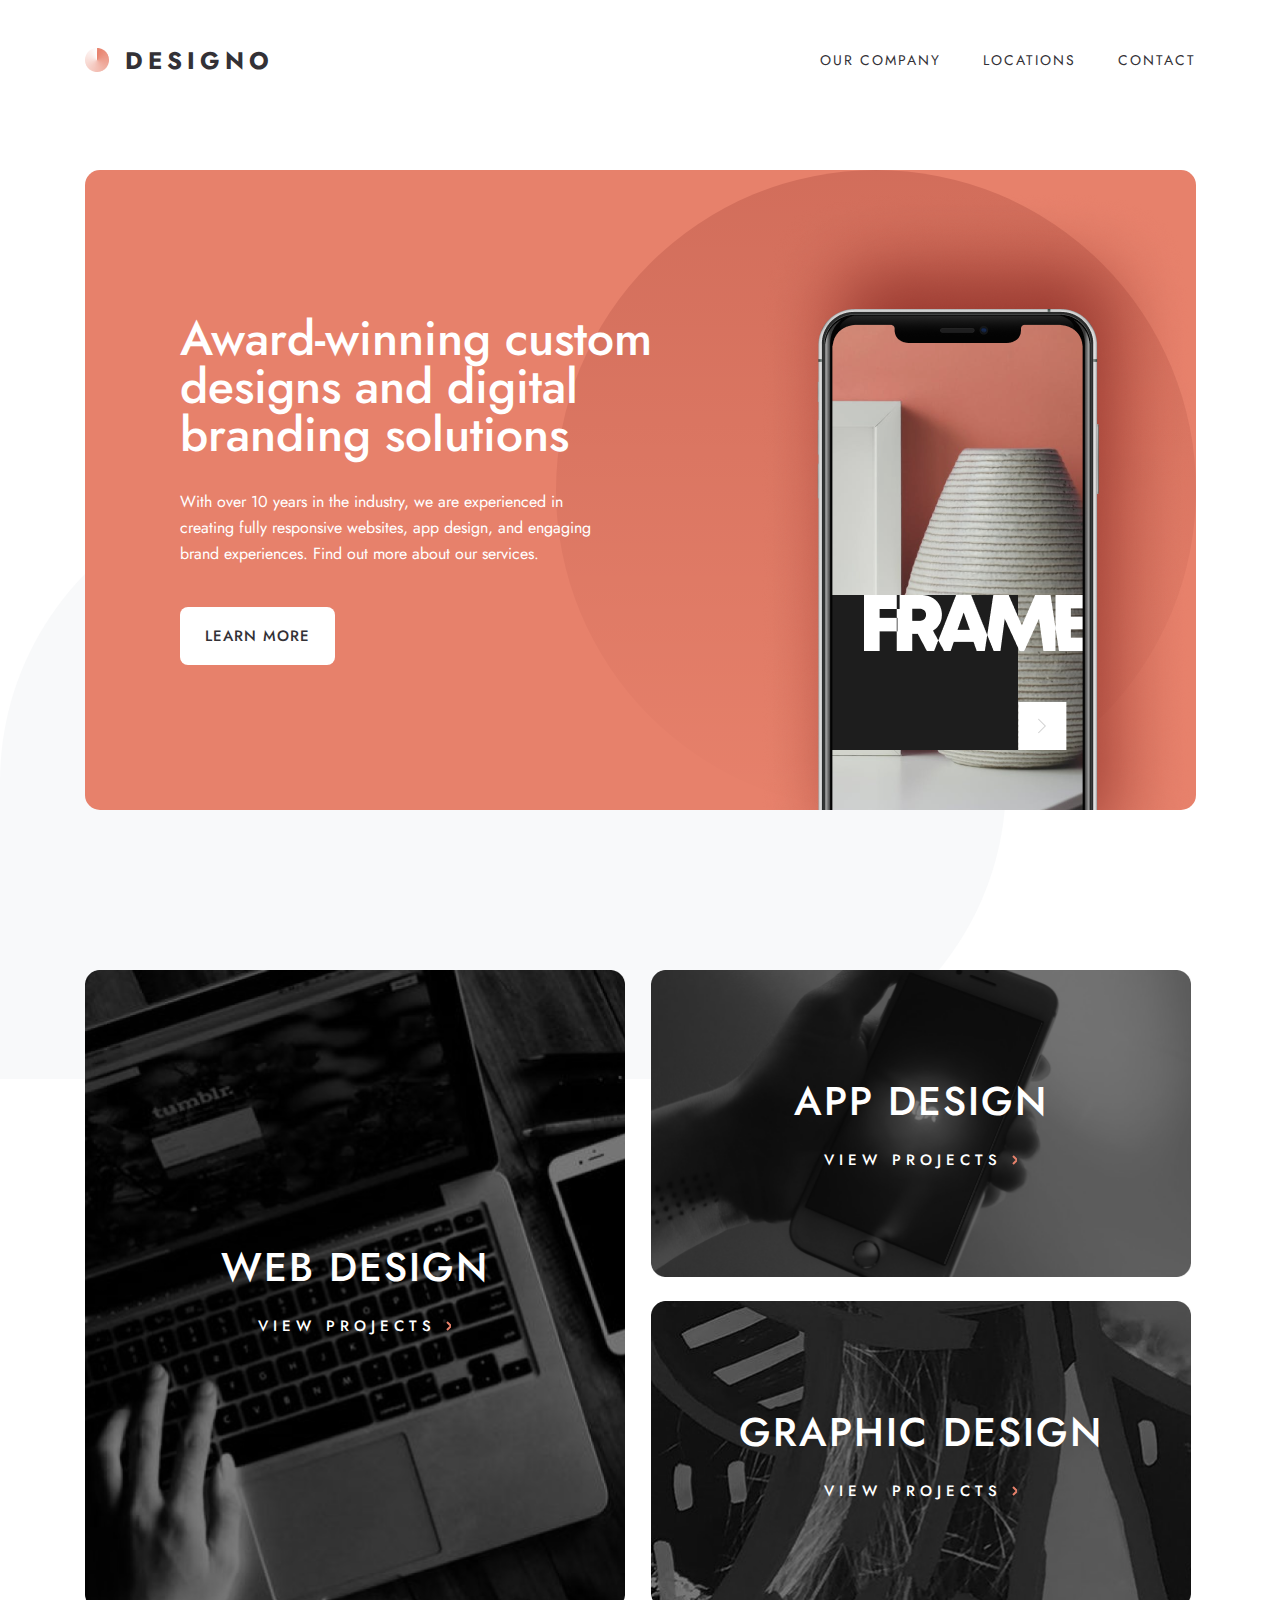
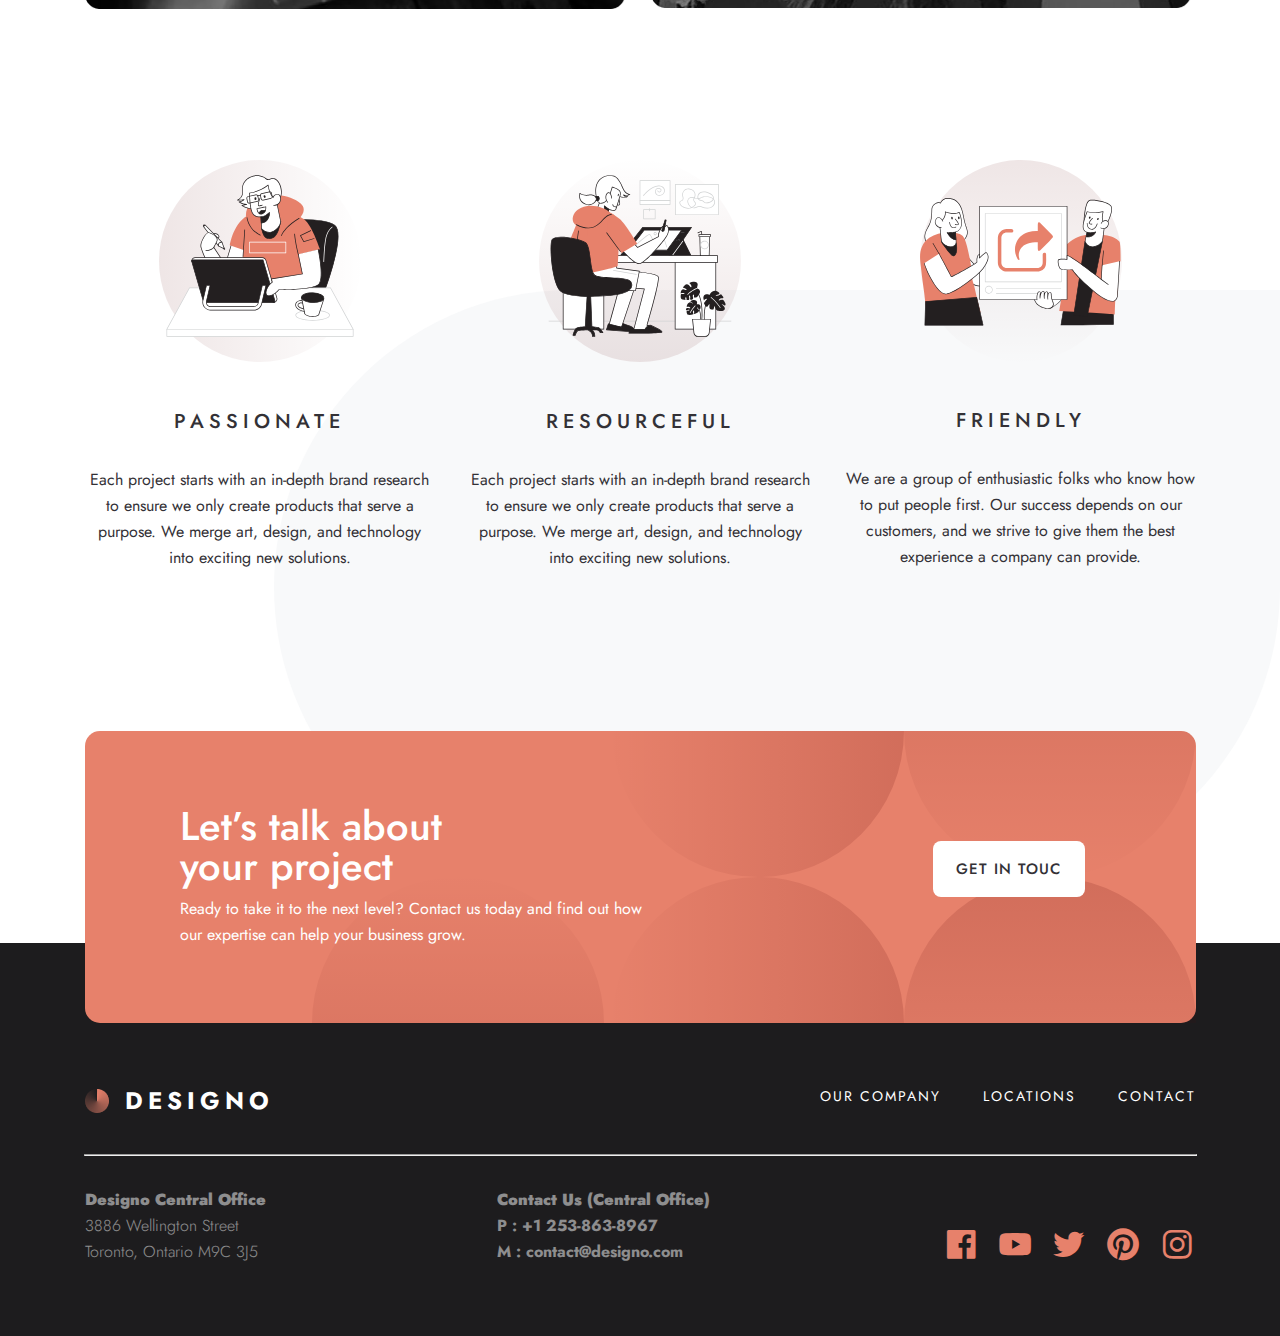
==== commit 1b80d172: "last commit" ====
--- a/index.html
+++ b/index.html
@@ -6,7 +6,8 @@
     <meta name="viewport" content="width=device-width, initial-scale=1.0">
     <link rel="stylesheet" href="./css/style.min.css">
     <link href='https://unpkg.com/boxicons@2.1.4/css/boxicons.min.css' rel='stylesheet'>
-    <title>exem</title>
+    <link rel="shortcut icon" href="./img/Oval-foo.png" type="image/x-icon">
+    <title>DESIGNO | Award-winning custom designs and digital branding solutions</title>
 </head>
 <body>
     <div class="fixed" >
@@ -22,9 +23,9 @@
 
                 <nav class="header__flex__ul" >
                     <ul class="header__flex__ul--li" >
-                        <li class="header__flex__ul--li" ><a class="header__flex__ul--li-item" href="#">OUR COMPANY</a></li>
-                        <li class="header__flex__ul--li"><a class="header__flex__ul--li-item" href="#">LOCATIONS</a></li>
-                        <li class="header__flex__ul--li"><a class="header__flex__ul--li-item" href="#">CONTACT</a></li>
+                        <li class="header__flex__ul--li" ><a class="header__flex__ul--li-item" href="#company">OUR COMPANY</a></li>
+                        <li class="header__flex__ul--li"><a class="header__flex__ul--li-item" href="#location">LOCATIONS</a></li>
+                        <li class="header__flex__ul--li"><a class="header__flex__ul--li-item" href="./pages/contact.html">CONTACT</a></li>
                     </ul>
                 </nav>
 
@@ -35,13 +36,12 @@
                     <div class="bar3"></div>
                 </div>
 
-
             </div>
         </header>
     </div>
 
     <main>
-        <div class="section__company container" >
+        <div id="company" class="section__company container" >
             <div class="section__company__wrapper" >
                 <h1 class="section__company__wrapper-title" >Award-winning custom designs and digital branding solutions</h1>
                 <p class="section__company__wrapper-text" >
@@ -52,9 +52,7 @@
             </div>
 
             <div class="section__company__img" >
-                <a class="section__company__img__a" href="#">
-                    <img class="section__company__img__a-img" src="./img/Group 64 Copy.png" alt="phone">
-                </a>
+                <img class="section__company__img__a-img" src="./img/Group64Copy.png" alt="phone">
             </div>
         </div>
 
@@ -63,7 +61,7 @@
             <!-- --------------------------------------------- -->
         </div>
 
-        <div class="section__locations container" >
+        <div id="location" class="section__locations container" >
             <div class="section__locations__flex" >
                 <div class="section__locations__flex__img1">
                     <h2 class="section__locations__flex__img1-title" >WEB DESIGN</h2>
@@ -183,7 +181,7 @@
                                 <li class="section__footer__flex__nav__ul__li"><a class="section__footer__flex__nav__ul__li-a"
                                         href="#">LOCATIONS</a></li>
                                 <li class="section__footer__flex__nav__ul__li"><a class="section__footer__flex__nav__ul__li-a"
-                                        href="#">CONTACT</a></li>
+                                        href="./pages/contact.html">CONTACT</a></li>
                             </ul>
                         </nav>
             
@@ -194,22 +192,22 @@
                     <div class="container section__footer__address">
                         <div class="section__footer__address__wrapper">
                             <p><b>Designo Central Office</b></p>
-                            <p>3886 Wellington Street</p>
-                            <p>Toronto, Ontario M9C 3J5</p>
+                            <p class="section__footer__address__wrapper-p" >3886 Wellington Street</p>
+                            <p class="section__footer__address__wrapper-p" >Toronto, Ontario M9C 3J5</p>
                         </div>
             
                         <div class="section__footer__address__connection">
                             <p><b>Contact Us (Central Office)</b></p>
-                            <p><b>P : +1 253-863-8967</b></p>
-                            <p><b>M : contact@designo.com</b></p>
+                            <p>P : +1 253-863-8967</p>
+                            <p>M : contact@designo.com</p>
                         </div>
             
                         <div class="section__footer__address__icon">
-                            <a href="#"><i class='bx bxl-facebook-square'></i></a>
-                            <a href="#"><i class='bx bxl-youtube'></i></a>
-                            <a href="#"><i class='bx bxl-twitter'></i></a>
-                            <a href="#"><i class='bx bxl-pinterest'></i></a>
-                            <a href="#"><i class='bx bxl-instagram'></i></a>
+                            <a href="https://www.facebook.com/"><i class='bx bxl-facebook-square'></i></a>
+                            <a href="https://www.youtube.com/"><i class='bx bxl-youtube'></i></a>
+                            <a href="https://twitter.com/?lang=ru"><i class='bx bxl-twitter'></i></a>
+                            <a href="https://www.pinterest.com/"><i class='bx bxl-pinterest'></i></a>
+                            <a href="https://www.instagram.com/"><i class='bx bxl-instagram'></i></a>
                         </div>
                     </div>
             
--- a/css/style.min.css
+++ b/css/style.min.css
@@ -1 +1 @@
-/*! normalize.css v8.0.1 | MIT License | github.com/necolas/normalize.css */@import"https://fonts.googleapis.com/css2?family=Jost:wght@300;400;500;600;700&display=swap";html{line-height:1.15;-webkit-text-size-adjust:100%}body{margin:0}main{display:block}h1{font-size:2em;margin:.67em 0}hr{box-sizing:content-box;height:0;overflow:visible}pre{font-family:monospace,monospace;font-size:1em}a{background-color:rgba(0,0,0,0);text-decoration:none}abbr[title]{border-bottom:none;text-decoration:underline;text-decoration:underline dotted}b,strong{font-weight:bolder}code,kbd,samp{font-family:monospace,monospace;font-size:1em}small{font-size:80%}sub,sup{font-size:75%;line-height:0;position:relative;vertical-align:baseline}sub{bottom:-0.25em}sup{top:-0.5em}img{border-style:none}button,input,optgroup,select,textarea{font-family:inherit;font-size:100%;line-height:1.15;margin:0}button,input{overflow:visible}button,select{text-transform:none}button,[type=button],[type=reset],[type=submit]{-webkit-appearance:button}button::-moz-focus-inner,[type=button]::-moz-focus-inner,[type=reset]::-moz-focus-inner,[type=submit]::-moz-focus-inner{border-style:none;padding:0}button:-moz-focusring,[type=button]:-moz-focusring,[type=reset]:-moz-focusring,[type=submit]:-moz-focusring{outline:1px dotted ButtonText}fieldset{padding:.35em .75em .625em}legend{box-sizing:border-box;color:inherit;display:table;max-width:100%;padding:0;white-space:normal}progress{vertical-align:baseline}textarea{overflow:auto}[type=checkbox],[type=radio]{box-sizing:border-box;padding:0}[type=number]::-webkit-inner-spin-button,[type=number]::-webkit-outer-spin-button{height:auto}[type=search]{-webkit-appearance:textfield;outline-offset:-2px}[type=search]::-webkit-search-decoration{-webkit-appearance:none}::-webkit-file-upload-button{-webkit-appearance:button;font:inherit}details{display:block}summary{display:list-item}template{display:none}[hidden]{display:none}*{margin:0;padding:0;box-sizing:border-box;font-family:"Jost",sans-serif}.container{margin:0 auto;width:1111px}.fixed{position:sticky;top:0;left:0;bottom:0;right:0;z-index:999999}header{background-color:#fff}header .header__flex{display:flex;justify-content:space-between;align-items:center;height:120px}header .header__flex__logo__a{display:flex;align-items:center;gap:16px}header .header__flex__logo__a-title{font-weight:700;font-size:24px;line-height:27px;letter-spacing:5px;color:#333136}header .header__flex__ul--li{display:flex;gap:42px}header .header__flex__ul--li-item{font-weight:400;font-size:14px;line-height:14px;letter-spacing:2px;color:#333136}header .header__flex__ul--li-item:hover{text-decoration:underline}header .header__flex .burger{display:none;cursor:pointer}header .header__flex .bar1,header .header__flex .bar2,header .header__flex .bar3{width:35px;height:5px;background-color:#333;margin:6px 0;transition:.4s}header .header__flex .change .bar1{transform:translate(0, 11px) rotate(-45deg)}header .header__flex .change .bar2{opacity:0}header .header__flex .change .bar3{transform:translate(0, -11px) rotate(45deg)}@media only screen and (max-width: 375px){header{background-color:#fff}header .header__flex{display:flex;justify-content:space-between;align-items:center;height:120px}header .header__flex__logo__a{display:flex;align-items:center;gap:16px}header .header__flex__logo__a-title{font-weight:700;font-size:24px;line-height:27px;letter-spacing:5px;color:#333136}header .header__flex__ul--li{display:none;gap:42px}header .header__flex__ul--li-item{font-weight:400;font-size:14px;line-height:14px;letter-spacing:2px;color:#333136}header .header__flex__ul--li-item:hover{text-decoration:underline}header .header__flex .burger{display:inline-block;cursor:pointer}header .header__flex .bar1,header .header__flex .bar2,header .header__flex .bar3{width:35px;height:5px;background-color:#333;margin:6px 0;transition:.4s}header .header__flex .change .bar1{transform:translate(0, 11px) rotate(-45deg)}header .header__flex .change .bar2{opacity:0}header .header__flex .change .bar3{transform:translate(0, -11px) rotate(45deg)}}.section__footer{margin-top:-80px;height:393px;background-color:#1d1c1e}.section__footer__flex{display:flex;justify-content:space-between;padding-top:144px}.section__footer__flex__logo__a{display:flex;align-items:center}.section__footer__flex__logo__a-span{margin-left:16px;font-weight:700;font-size:24px;line-height:27px;letter-spacing:5px;color:#fff}.section__footer__flex__nav__ul{display:flex;gap:42px;list-style:none}.section__footer__flex__nav__ul__li-a{font-weight:400;font-size:14px;line-height:14px;letter-spacing:2px;color:#fff}.section__footer__flex__nav__ul__li-a:hover{text-decoration:underline}.section__footer .hr{margin-top:40px;margin-bottom:31px}.section__footer__address{display:flex;justify-content:space-between}.section__footer__address__wrapper{font-weight:700;line-height:26px;color:#fff;opacity:.5}.section__footer__address__connection{font-weight:700;font-size:16px;line-height:26px;color:#fff;opacity:.5}.section__footer__address__icon{display:flex;align-items:flex-end;gap:16px}.section__footer__address__icon .bx{font-size:38px;color:#e7816b;transition:.3s}.section__footer__address__icon .bx:hover{color:#ffad9b}@media only screen and (max-width: 768px){.section__footer{height:393px;background-color:#1d1c1e}.section__footer__flex{display:flex;justify-content:space-between;padding-top:144px}.section__footer__flex__logo__a{display:flex;align-items:center}.section__footer__flex__logo__a-span{margin-left:16px;font-weight:700;font-size:24px;line-height:27px;letter-spacing:5px;color:#fff}.section__footer__flex__nav__ul{display:flex;gap:42px;list-style:none}.section__footer__flex__nav__ul__li-a{font-weight:400;font-size:14px;line-height:14px;letter-spacing:2px;color:#fff}.section__footer__flex__nav__ul__li-a:hover{text-decoration:underline}.section__footer .hr{margin-top:40px;margin-bottom:31px}.section__footer__address{display:flex;justify-content:space-between}.section__footer__address__wrapper{font-weight:700;line-height:26px;color:#fff;opacity:.5}.section__footer__address__connection{font-weight:700;font-size:16px;line-height:26px;color:#fff;opacity:.5}.section__footer__address__icon{display:flex;align-items:flex-end;gap:16px}.section__footer__address__icon .bx{font-size:38px;color:#e7816b;transition:.3s}.section__footer__address__icon .bx:hover{color:#ffad9b}}@media only screen and (max-width: 375px){.section__footer{margin-top:-180px;height:835px;background-color:#1d1c1e}.section__footer__flex{display:flex;flex-direction:column;align-items:center;justify-content:center;padding-top:244px}.section__footer__flex__logo{padding:0 0 40px 0}.section__footer__flex__logo__a{display:flex;align-items:center}.section__footer__flex__logo__a-span{margin-left:16px;font-weight:700;font-size:24px;line-height:27px;letter-spacing:5px;color:#fff}.section__footer__flex__nav__ul{display:flex;flex-direction:column;align-items:center;justify-content:center;gap:42px;list-style:none}.section__footer__flex__nav__ul__li-a{font-weight:400;font-size:14px;line-height:14px;letter-spacing:2px;color:#fff}.section__footer__flex__nav__ul__li-a:hover{text-decoration:underline}.section__footer .hr{background:#fff;opacity:.1;margin-top:40px;margin-bottom:31px}.section__footer__address{margin-top:10px;display:flex;flex-direction:column;gap:40px;align-items:center}.section__footer__address__wrapper{text-align:center;font-weight:700;line-height:26px;color:#fff;opacity:.5}.section__footer__address__connection{text-align:center;font-weight:700;font-size:16px;line-height:26px;color:#fff;opacity:.5}.section__footer__address__icon{display:flex;align-items:flex-end;gap:16px}.section__footer__address__icon .bx{font-size:38px;color:#e7816b;transition:.3s}.section__footer__address__icon .bx:hover{color:#ffad9b}}.section__company{position:sticky;background-image:url(/img/img1.svg);z-index:999;margin-top:50px;background-repeat:no-repeat;background-size:contain;background-position:right;height:640px;border-radius:15px;background-color:#e7816b;display:flex}.section__company__wrapper{z-index:999}.section__company__wrapper-title{width:75%;font-weight:500;font-size:48px;line-height:48px;color:#fff;margin:145px 0 11px 95px}.section__company__wrapper-text{margin:30px 0 40px 95px;width:65%;font-weight:400;font-size:16px;line-height:26px;color:#fff}.section__company__wrapper-btn{margin:0 0 0 95px;background:#fff;border-radius:8px;border:none;padding:18px 25px;font-weight:500;font-size:15px;line-height:22px;letter-spacing:1px;text-transform:uppercase;color:#333136;cursor:pointer;transition:.2s}.section__company__wrapper-btn:hover{background:#ffad9b}.section__company__img{z-index:999}.section__company__img__a-img{margin-top:19px;margin-left:3px}.section__locations{margin-top:160px}.section__locations__flex{display:flex;gap:26px}.section__locations__flex__img1{text-align:center;color:#fff;padding:273px 136px;background-image:url(/img/img3.png);background-repeat:no-repeat;background-size:contain;opacity:1;z-index:999}.section__locations__flex__img1:hover{opacity:.5}.section__locations__flex__img1-title{font-weight:500;font-size:40px;line-height:48px;letter-spacing:2px;color:#fff;margin:0 0 24px 0}.section__locations__flex__img1-a{font-weight:500;font-size:15px;line-height:22px;letter-spacing:5px;text-transform:uppercase;color:#fff}.section__locations__flex__two{display:flex;flex-direction:column;gap:23px}.section__locations__flex__two__img1{text-align:center;color:#fff;padding:107px 143px;background-image:url(/img/img5.png);background-repeat:no-repeat;background-size:contain;z-index:999}.section__locations__flex__two__img1:hover{opacity:.5}.section__locations__flex__two__img1-title{margin:0 0 24px 0;font-weight:500;font-size:40px;line-height:48px;text-align:center;letter-spacing:2px;color:#fff}.section__locations__flex__two__img2{text-align:center;color:#fff;padding:107px 88px;background-image:url(/img/img6.png);background-repeat:no-repeat;background-size:contain}.section__locations__flex__two__img2:hover{opacity:.5}.section__locations__flex__two__img2-title{margin:0 0 24px 0;font-weight:500;font-size:40px;line-height:48px;text-align:center;letter-spacing:2px;color:#fff}.rectangle1{position:relative}.rectangle1-img{position:absolute;top:280px;right:0}.rectangle{position:relative;z-index:0}.rectangle-img{position:absolute;top:-325px;left:0;z-index:1}.section__contact{margin-top:150px}.section__contact__flex{display:flex;text-align:center;justify-content:space-between}.section__contact .card__body:nth-child(2){background-image:url(/img/img12.svg);background-repeat:no-repeat;background-position:top;z-index:9}.section__contact .card__body:nth-child(3){background-image:url(/img/img13.svg);background-repeat:no-repeat;background-position:top;z-index:9}.section__contact .card__body{background-image:url(/img/img9.svg);background-repeat:no-repeat;background-position:top;z-index:999}.section__contact .card__body-img{margin-top:15px}.section__contact .card__body-img.active{margin-top:38px}.section__contact .card__body-title{margin:68px 0 32px 0;font-weight:500;font-size:20px;line-height:26px;text-align:center;letter-spacing:5px;color:#333136}.section__contact .card__body-title.active{margin:78px 0 32px 0}.section__contact .card__body-text{width:350px;font-weight:400;font-size:16px;line-height:26px;text-align:center;color:#333136}.advitizing{position:relative}.advitizing__project{background:#e7816b;border-radius:15px;height:292px;position:sticky;margin-top:160px;background-image:url(/img/img15.svg);background-repeat:no-repeat;background-position:top;background-position-x:527px}.advitizing__project .bg__one{background-image:url(/img/img16.svg);background-repeat:no-repeat;background-position-x:right;background-position-y:top;outline:none;border-top-right-radius:15px}.advitizing__project .bg__one .bg__two{background-image:url(/img/img17.svg);background-repeat:no-repeat;background-position-y:bottom;background-position-x:right}.advitizing__project .bg__one .bg__two .bg__three{background-image:url(/img/img18.svg);background-repeat:no-repeat;background-position-y:bottom;background-position-x:527px}.advitizing__project .bg__one .bg__two .bg__three .bg__four{background-image:url(/img/img19.svg);background-repeat:no-repeat;background-position-y:bottom;background-position-x:227px;display:flex}.advitizing__project__card{color:#fff;padding:75px 0 75px 95px}.advitizing__project__card-title{width:45%;font-weight:500;font-size:40px;line-height:40px}.advitizing__project__card-text{margin-top:10px;font-weight:400;font-size:16px;line-height:26px;width:64%}.advitizing__project__btn{padding:110px 0 0 0}.advitizing__project__btn-btns{width:152px;border:none;border-radius:8px;background:#fff;padding:17px 19px;font-weight:500;font-size:15px;line-height:22px;letter-spacing:1px;text-transform:uppercase;color:#333136;cursor:pointer;transition:.2s}.advitizing__project__btn-btns:hover{background:#ffad9b}@media only screen and (max-width: 768px){.container{width:689px;margin:0 auto}.section__company{position:sticky;background-image:url(/img/img1.svg);z-index:999;margin-top:50px;background-repeat:no-repeat;background-size:cover;background-position:left;overflow:hidden;height:933px;border-radius:15px;background-color:#e7816b;display:flex;flex-direction:column;align-items:center;text-align:center}.section__company__wrapper{z-index:999}.section__company__wrapper-title{width:573px;margin:60px 58px 8px 58px;font-weight:500;font-size:48px;line-height:48px;color:#fff}.section__company__wrapper-text{width:445px;margin:30px 127px;font-weight:400;font-size:16px;line-height:26px;color:#fff}.section__company__wrapper-btn{margin:0;background:#fff;border-radius:8px;border:none;padding:18px 25px;font-weight:500;font-size:15px;line-height:22px;letter-spacing:1px;text-transform:uppercase;color:#333136;cursor:pointer;transition:.2s}.section__company__wrapper-btn:hover{background:#ffad9b}.section__company__img{z-index:999}.section__company__img__a-img{margin-left:35px;margin-top:19px}.section__locations{margin-top:120px}.section__locations__flex{display:flex;flex-direction:column;gap:26px}.section__locations__flex__img1{padding:0;text-align:center;height:200px;color:#fff;background-image:url(/img/img3.png);background-repeat:no-repeat;background-size:cover;background-position:bottom;border-top-right-radius:15px;border-top-left-radius:15px}.section__locations__flex__img1:hover{opacity:.5}.section__locations__flex__img1-title{font-weight:500;font-size:40px;line-height:48px;letter-spacing:2px;color:#fff;margin:50px 0 24px 0}.section__locations__flex__img1-a{font-weight:500;font-size:15px;line-height:22px;letter-spacing:5px;text-transform:uppercase;color:#fff}.section__locations__flex__two{display:flex;flex-direction:column;gap:23px}.section__locations__flex__two__img1{text-align:center;color:#fff;padding:0;background-image:url(/img/img5.png);background-repeat:no-repeat;background-size:cover;background-position:center;border-radius:15px;height:200px;z-index:999}.section__locations__flex__two__img1:hover{opacity:.5}.section__locations__flex__two__img1-title{margin:50px 0 24px 0;font-weight:500;font-size:40px;line-height:48px;text-align:center;letter-spacing:2px;color:#fff}.section__locations__flex__two__img2{text-align:center;color:#fff;padding:0;height:200px;background-image:url(/img/img6.png);background-repeat:no-repeat;background-size:cover;border-bottom-right-radius:15px;border-bottom-left-radius:15px}.section__locations__flex__two__img2:hover{opacity:.5}.section__locations__flex__two__img2-title{margin:50px 0 24px 0;font-weight:500;font-size:40px;line-height:48px;text-align:center;letter-spacing:2px;color:#fff}.rectangle1{position:relative}.rectangle1-img{display:none;position:absolute;top:280px;right:0}.rectangle{position:relative;z-index:0}.rectangle-img{display:none;position:absolute;top:-325px;left:0;z-index:1}.section__contact{margin-top:150px}.section__contact__flex{display:flex;flex-direction:column;gap:52px;text-align:start}.section__contact .card__body:nth-child(2){background-image:url(/img/img12.svg);background-repeat:no-repeat;background-position:top;background-position-x:left;z-index:9}.section__contact .card__body:nth-child(3){background-image:url(/img/img13.svg);background-repeat:no-repeat;background-position:top;background-position-x:left;z-index:9}.section__contact .card__body{background-image:url(/img/img9.svg);background-repeat:no-repeat;background-position:top;background-position-x:left;z-index:999;display:flex;align-items:center;gap:48px}.section__contact .card__body-img{margin-top:15px}.section__contact .card__body-img.active{margin-top:38px}.section__contact .card__body-title{text-align:start;margin:5px 0 16px 0;font-weight:500;font-size:20px;line-height:26px;letter-spacing:5px;color:#333136}.section__contact .card__body-title.active{margin:5px 0 16px -14px}.section__contact .card__body-text.active{margin:0 0 0 -14px}.section__contact .card__body-text{text-align:start;width:439px;font-weight:400;font-size:16px;line-height:26px;color:#333136}.advitizing{position:relative}.advitizing__project{background:#e7816b;border-radius:15px;height:350px;position:sticky;margin-top:160px;background-image:url(/img/img15.svg);background-repeat:no-repeat;background-position:top;background-position-x:300px}.advitizing__project .bg__one{background-image:url(/img/img16.svg);background-repeat:no-repeat;background-position-x:592px;background-position-y:top;border-top-right-radius:15px}.advitizing__project .bg__one .bg__two{background-image:url(/img/img17.svg);background-repeat:no-repeat;background-position-y:bottom;background-position-x:592px;border-bottom-right-radius:15px}.advitizing__project .bg__one .bg__two .bg__three{background-image:url(/img/img18.svg);background-repeat:no-repeat;background-position-y:bottom;background-position-x:300px}.advitizing__project .bg__one .bg__two .bg__three .bg__four{background-image:url(/img/img19.svg);background-repeat:no-repeat;background-position-y:bottom;background-position-x:-10px;border-bottom-left-radius:15px;display:flex;flex-direction:column;text-align:center;padding:57px 59px}.advitizing__project__card{color:#fff;padding:0}.advitizing__project__card-title{margin:0 auto;width:335px;font-weight:500;font-size:40px;line-height:40px}.advitizing__project__card-text{font-weight:400;font-size:16px;line-height:26px;width:430px;margin:8px auto}.advitizing__project__btn{padding:32px 0 0 0}.advitizing__project__btn-btns{width:152px;border:none;border-radius:8px;background:#fff;padding:17px 19px;font-weight:500;font-size:15px;line-height:22px;letter-spacing:1px;text-transform:uppercase;color:#333136;cursor:pointer;transition:.2s;margin:0 auto}.advitizing__project__btn-btns:hover{background:#ffad9b}}@media only screen and (max-width: 375px){.container{width:327px;margin:0 auto}.section__company{position:sticky;background-image:url(/img/img1.svg);z-index:999;background-repeat:no-repeat;background-size:cover;background-position:left;border-radius:0;background-color:#e7816b;display:flex;width:100%}.section__company__wrapper{z-index:999}.section__company__wrapper-title{width:327px;margin:80px auto;font-weight:500;font-size:32px;line-height:36px;color:#fff}.section__company__wrapper-text{width:327px;margin:-55px auto;font-weight:400;font-size:15px;line-height:25px;color:#fff}.section__company__wrapper-btn{background:#fff;border-radius:8px;border:none;padding:18px 25px;font-weight:500;font-size:15px;line-height:22px;letter-spacing:1px;text-transform:uppercase;color:#333136;cursor:pointer;transition:.2s;margin:85px auto}.section__company__wrapper-btn:hover{background:#ffad9b}.section__company__img{z-index:999}.section__company__img__a-img{margin-top:-48px;margin-left:30px}.section__locations{margin-top:120px}.section__locations__flex{display:flex;flex-direction:column;gap:26px}.section__locations__flex__img1{padding:0;text-align:center;height:250px;color:#fff;background-image:url(/img/img3.png);background-repeat:no-repeat;background-size:cover;background-position:bottom;border-radius:15px}.section__locations__flex__img1:hover{opacity:.5}.section__locations__flex__img1-title{font-weight:500;font-size:28px;line-height:36px;letter-spacing:1.4px;color:#fff;margin:90px 0 11px 0}.section__locations__flex__img1-a{font-weight:500;font-size:15px;line-height:22px;letter-spacing:5px;text-transform:uppercase;color:#fff}.section__locations__flex__two{display:flex;flex-direction:column;gap:23px}.section__locations__flex__two__img1{text-align:center;color:#fff;padding:0;background-image:url(/img/img5.png);background-repeat:no-repeat;background-size:cover;background-position:center;border-radius:15px;height:250px;z-index:999}.section__locations__flex__two__img1:hover{opacity:.5}.section__locations__flex__two__img1-title{margin:90px 0 11px 0;font-weight:500;font-size:28px;line-height:36px;text-align:center;letter-spacing:1.4px;color:#fff}.section__locations__flex__two__img2{text-align:center;color:#fff;padding:0;height:250px;background-image:url(/img/img6.png);background-repeat:no-repeat;background-size:cover;border-radius:15px}.section__locations__flex__two__img2:hover{opacity:.5}.section__locations__flex__two__img2-title{margin:90px 0 11px 0;font-weight:500;font-size:28px;line-height:36px;text-align:center;letter-spacing:1.4px;color:#fff}.rectangle1{position:relative}.rectangle1-img{display:none;position:absolute;top:280px;right:0}.rectangle{position:relative;z-index:0}.rectangle-img{display:none;position:absolute;top:-325px;left:0;z-index:1}.section__contact__flex{display:flex;flex-direction:column;justify-content:space-between;gap:90px}.section__contact .card__body:nth-child(2){background-image:url(/img/img12.svg);background-repeat:no-repeat;background-position:top;z-index:9}.section__contact .card__body:nth-child(3){background-image:url(/img/img13.svg);background-repeat:no-repeat;background-position:top;z-index:9}.section__contact .card__body{background-image:url(/img/img9.svg);background-repeat:no-repeat;background-position:top;z-index:999;display:flex;flex-direction:column}.section__contact .card__body-img{margin-top:15px}.section__contact .card__body-img.active{margin-top:38px}.section__contact .card__body-title{margin:38px 0 32px 0;font-weight:500;font-size:20px;line-height:26px;text-align:center;letter-spacing:5px;color:#333136}.section__contact .card__body-title.active{margin:38px 0 32px 0}.section__contact .card__body-text{width:327px;font-weight:400;font-size:16px;line-height:26px;text-align:center;color:#333136}.section__contact .card__body-text.active{margin-left:1px}.advitizing{position:relative}.advitizing__project{background:#e7816b;border-radius:15px;height:379px;position:sticky;margin-top:120px;background-image:url(/img/img15.svg);background-repeat:no-repeat;background-position:top;background-position-x:40px}.advitizing__project .bg__one{background-image:url(/img/img16dsf.svg);background-repeat:no-repeat;background-position-x:592px;background-position-y:top;border-top-right-radius:15px}.advitizing__project .bg__one .bg__two{background-image:url(/img/img17fdfs.svg);background-repeat:no-repeat;background-position-y:bottom;background-position-x:592px;border-bottom-right-radius:15px}.advitizing__project .bg__one .bg__two .bg__three{background-image:url(/img/img18.svg);background-repeat:no-repeat;background-size:contain;background-position-y:bottom;background-position-x:25px}.advitizing__project .bg__one .bg__two .bg__three .bg__four{background-image:url(/img/img19.svg);background-repeat:no-repeat;background-position-y:bottom;background-position-x:-240px;border-bottom-left-radius:15px;display:flex;flex-direction:column;padding:0}.advitizing__project__card{color:#fff;padding:0}.advitizing__project__card-title{margin:64px auto;width:279px;font-weight:500;font-size:32px;line-height:36px}.advitizing__project__card-text{font-weight:400;font-size:15px;line-height:25px;width:279px;margin:-40px auto}.advitizing__project__btn{padding:66px 0 62px 0}.advitizing__project__btn-btns{width:152px;border:none;border-radius:8px;background:#fff;padding:17px 19px;font-weight:500;font-size:15px;line-height:22px;letter-spacing:1px;text-transform:uppercase;color:#333136;cursor:pointer;transition:.2s;margin:0 auto}.advitizing__project__btn-btns:hover{background:#ffad9b}}/*# sourceMappingURL=style.min.css.map */+/*! normalize.css v8.0.1 | MIT License | github.com/necolas/normalize.css */@import"https://fonts.googleapis.com/css2?family=Jost:wght@300;400;500;600;700&display=swap";html{line-height:1.15;-webkit-text-size-adjust:100%}body{margin:0}main{display:block}h1{font-size:2em;margin:.67em 0}hr{box-sizing:content-box;height:0;overflow:visible}pre{font-family:monospace,monospace;font-size:1em}a{background-color:rgba(0,0,0,0);text-decoration:none}abbr[title]{border-bottom:none;text-decoration:underline;text-decoration:underline dotted}b,strong{font-weight:bolder}code,kbd,samp{font-family:monospace,monospace;font-size:1em}small{font-size:80%}sub,sup{font-size:75%;line-height:0;position:relative;vertical-align:baseline}sub{bottom:-0.25em}sup{top:-0.5em}img{border-style:none}button,input,optgroup,select,textarea{font-family:inherit;font-size:100%;line-height:1.15;margin:0}button,input{overflow:visible}button,select{text-transform:none}button,[type=button],[type=reset],[type=submit]{-webkit-appearance:button}button::-moz-focus-inner,[type=button]::-moz-focus-inner,[type=reset]::-moz-focus-inner,[type=submit]::-moz-focus-inner{border-style:none;padding:0}button:-moz-focusring,[type=button]:-moz-focusring,[type=reset]:-moz-focusring,[type=submit]:-moz-focusring{outline:1px dotted ButtonText}fieldset{padding:.35em .75em .625em}legend{box-sizing:border-box;color:inherit;display:table;max-width:100%;padding:0;white-space:normal}progress{vertical-align:baseline}textarea{overflow:auto}[type=checkbox],[type=radio]{box-sizing:border-box;padding:0}[type=number]::-webkit-inner-spin-button,[type=number]::-webkit-outer-spin-button{height:auto}[type=search]{-webkit-appearance:textfield;outline-offset:-2px}[type=search]::-webkit-search-decoration{-webkit-appearance:none}::-webkit-file-upload-button{-webkit-appearance:button;font:inherit}details{display:block}summary{display:list-item}template{display:none}[hidden]{display:none}*{margin:0;padding:0;box-sizing:border-box;font-family:"Jost",sans-serif;scroll-behavior:smooth}.container{margin:0 auto;width:1111px}.fixed{position:sticky;top:0;left:0;bottom:0;right:0;z-index:999999}header{background-color:#fff}header .header__flex{display:flex;justify-content:space-between;align-items:center;height:120px}header .header__flex__logo__a{display:flex;align-items:center;gap:16px}header .header__flex__logo__a-title{font-weight:700;font-size:24px;line-height:27px;letter-spacing:5px;color:#333136}header .header__flex__ul--li{display:flex;gap:42px}header .header__flex__ul--li-item{font-weight:400;font-size:14px;line-height:14px;letter-spacing:2px;color:#333136}header .header__flex__ul--li-item:hover{text-decoration:underline}header .header__flex .burger{display:none;cursor:pointer}header .header__flex .bar1,header .header__flex .bar2,header .header__flex .bar3{width:35px;height:5px;background-color:#333;margin:6px 0;transition:.4s}header .header__flex .change .bar1{transform:translate(0, 11px) rotate(-45deg)}header .header__flex .change .bar2{opacity:0}header .header__flex .change .bar3{transform:translate(0, -11px) rotate(45deg)}@media only screen and (max-width: 375px){header{background-color:#fff}header .header__flex{display:flex;justify-content:space-between;align-items:center;height:120px}header .header__flex__logo__a{display:flex;align-items:center;gap:16px}header .header__flex__logo__a-title{font-weight:700;font-size:24px;line-height:27px;letter-spacing:5px;color:#333136}header .header__flex__ul--li{display:none;gap:42px}header .header__flex__ul--li-item{font-weight:400;font-size:14px;line-height:14px;letter-spacing:2px;color:#333136}header .header__flex__ul--li-item:hover{text-decoration:underline}header .header__flex .burger{display:inline-block;cursor:pointer}header .header__flex .bar1,header .header__flex .bar2,header .header__flex .bar3{width:35px;height:5px;background-color:#333;margin:6px 0;transition:.4s}header .header__flex .change .bar1{transform:translate(0, 11px) rotate(-45deg)}header .header__flex .change .bar2{opacity:0}header .header__flex .change .bar3{transform:translate(0, -11px) rotate(45deg)}}.section__footer{margin-top:-80px;height:393px;background-color:#1d1c1e}.section__footer__flex{display:flex;justify-content:space-between;padding-top:144px}.section__footer__flex__logo__a{display:flex;align-items:center}.section__footer__flex__logo__a-span{margin-left:16px;font-weight:700;font-size:24px;line-height:27px;letter-spacing:5px;color:#fff}.section__footer__flex__nav__ul{display:flex;gap:42px;list-style:none}.section__footer__flex__nav__ul__li-a{font-weight:400;font-size:14px;line-height:14px;letter-spacing:2px;color:#fff}.section__footer__flex__nav__ul__li-a:hover{text-decoration:underline}.section__footer .hr{margin-top:40px;margin-bottom:31px}.section__footer__address{display:flex;justify-content:space-between}.section__footer__address__wrapper{font-weight:700;line-height:26px;color:#fff;opacity:.5}.section__footer__address__wrapper-p{font-weight:300}.section__footer__address__connection{font-weight:700;font-size:16px;line-height:26px;color:#fff;opacity:.5}.section__footer__address__icon{display:flex;align-items:flex-end;gap:16px}.section__footer__address__icon .bx{font-size:38px;color:#e7816b;transition:.3s}.section__footer__address__icon .bx:hover{color:#ffad9b}@media only screen and (max-width: 768px){.section__footer{height:393px;background-color:#1d1c1e}.section__footer__flex{display:flex;justify-content:space-between;padding-top:144px}.section__footer__flex__logo__a{display:flex;align-items:center}.section__footer__flex__logo__a-span{margin-left:16px;font-weight:700;font-size:24px;line-height:27px;letter-spacing:5px;color:#fff}.section__footer__flex__nav__ul{display:flex;gap:42px;list-style:none}.section__footer__flex__nav__ul__li-a{font-weight:400;font-size:14px;line-height:14px;letter-spacing:2px;color:#fff}.section__footer__flex__nav__ul__li-a:hover{text-decoration:underline}.section__footer .hr{margin-top:40px;margin-bottom:31px}.section__footer__address{display:flex;justify-content:space-between}.section__footer__address__wrapper{font-weight:700;line-height:26px;color:#fff;opacity:.5}.section__footer__address__wrapper-p{font-weight:300}.section__footer__address__connection{font-weight:700;font-size:16px;line-height:26px;color:#fff;opacity:.5}.section__footer__address__icon{display:flex;align-items:flex-end;gap:16px}.section__footer__address__icon .bx{font-size:38px;color:#e7816b;transition:.3s}.section__footer__address__icon .bx:hover{color:#ffad9b}}@media only screen and (max-width: 375px){.section__footer{margin-top:-180px;height:835px;background-color:#1d1c1e}.section__footer__flex{display:flex;flex-direction:column;align-items:center;justify-content:center;padding:244px 0 0 0}.section__footer__flex__logo{padding:0 0 40px 0}.section__footer__flex__logo__a{display:flex;align-items:center}.section__footer__flex__logo__a-span{margin-left:16px;font-weight:700;font-size:24px;line-height:27px;letter-spacing:5px;color:#fff}.section__footer__flex__nav__ul{display:flex;flex-direction:column;align-items:center;justify-content:center;gap:42px;list-style:none}.section__footer__flex__nav__ul__li-a{font-weight:400;font-size:14px;line-height:14px;letter-spacing:2px;color:#fff}.section__footer__flex__nav__ul__li-a:hover{text-decoration:underline}.section__footer .hr{background:#fff;opacity:.1;margin-top:40px;margin-bottom:31px}.section__footer__address{margin-top:10px;display:flex;flex-direction:column;gap:40px;align-items:center}.section__footer__address__wrapper{text-align:center;font-weight:700;line-height:26px;color:#fff;opacity:.5}.section__footer__address__wrapper-p{font-weight:300}.section__footer__address__connection{text-align:center;font-weight:700;font-size:16px;line-height:26px;color:#fff;opacity:.5}.section__footer__address__icon{display:flex;align-items:flex-end;gap:16px}.section__footer__address__icon .bx{font-size:38px;color:#e7816b;transition:.3s}.section__footer__address__icon .bx:hover{color:#ffad9b}}.section__contactus{margin-top:50px;display:flex;justify-content:space-between;align-items:center;background:#e7816b;border-radius:15px;height:480px;background-image:url(/img/img20.svg);background-repeat:no-repeat}.section__contactus__wrapper{padding:0 0 0 95px}.section__contactus__wrapper-title{margin:-30px 0 12px 0;font-weight:500;font-size:48px;line-height:48px;color:#fff}.section__contactus__wrapper-text{width:82%;font-weight:400;font-size:16px;line-height:26px;color:#fff}.section__contactus__form{display:flex;flex-direction:column;gap:10px;padding:0px 96px 0 0}.section__contactus__form__label-input{border:none;padding:11px 14px;background:rgba(0,0,0,0);outline:none;border-bottom:1px solid #fff;color:#fff;font-weight:500;font-size:15px;line-height:26px;width:380px}.section__contactus__form__label-input::placeholder{font-weight:500;font-size:15px;line-height:26px;color:#fff;mix-blend-mode:normal;opacity:.5}.section__contactus__form__label-input:focus{border-bottom:3px solid #fff}.section__contactus__form-textarea{padding:11px 0 0 16px;background:rgba(0,0,0,0);height:101px;border:none;outline:none;color:#fff;resize:none;border-bottom:1px solid #fff}.section__contactus__form-textarea::placeholder{font-weight:500;font-size:15px;line-height:26px;color:#fff;opacity:.5}.section__contactus__form-textarea:focus{border-bottom:3px solid #fff}.section__contactus__form-submit{margin:24px 0 0 230px;border:none;background:#fff;border-radius:8px;padding:17px 47px;width:152px;font-weight:500;font-size:15px;line-height:22px;text-align:center;letter-spacing:1px;text-transform:uppercase;color:#333136;cursor:pointer;transition:.2s}.section__contactus__form-submit:hover{background:#ffad9b}.rectangle3{position:relative;z-index:0}.rectangle3-img{position:absolute;top:-260px;right:0;z-index:1;opacity:.6}.section__hero{margin-top:120px;text-align:center;display:flex;justify-content:space-between}.section__hero__wrapper{background-image:url(/img/img25.svg);background-repeat:no-repeat;background-position:top;background-size:contain;z-index:99}.section__hero__wrapper-img{margin-top:25px}.section__hero__wrapper-img.action{margin-top:75px}.section__hero__wrapper-img.active{margin-top:60px}.section__hero__wrapper-title{margin-top:77px;font-weight:500;font-size:20px;line-height:26px;text-align:center;letter-spacing:5px;color:#333136}.section__hero__wrapper-btn{margin:30px;padding:18px;border:none;background:#e7816b;border-radius:8px;font-weight:500;font-size:15px;line-height:22px;text-align:center;letter-spacing:1px;color:#fff;cursor:pointer;transition:.2s}.section__hero__wrapper-btn:hover{background:#ffad9b}.section__hero__wrapper:nth-child(2){background-image:url(/img/img26.svg);background-repeat:no-repeat;background-position:top;background-size:contain;z-index:999}.section__hero__wrapper:nth-child(3){background-image:url(/img/img27.svg);background-repeat:no-repeat;background-position:top;background-size:contain;z-index:999}.section__footers{position:sticky;margin-top:100px;height:393px;background-color:#1d1c1e;z-index:9999}.section__footers__flexs{display:flex;justify-content:space-between;padding-top:144px}.section__footers__flexs__logo__a{display:flex;align-items:center}.section__footers__flexs__logo__a-span{margin-left:16px;font-weight:700;font-size:24px;line-height:27px;letter-spacing:5px;color:#fff}.section__footers__flexs__nav__ul{display:flex;gap:42px;list-style:none}.section__footers__flexs__nav__ul__li-a{font-weight:400;font-size:14px;line-height:14px;letter-spacing:2px;color:#fff}.section__footers__flexs__nav__ul__li-a:hover{text-decoration:underline}.section__footers .hr{margin-top:40px;margin-bottom:31px}.section__footers__address{display:flex;justify-content:space-between}.section__footers__address__wrapper{font-weight:700;line-height:26px;color:#fff;opacity:.5}.section__footers__address__connection{font-weight:700;font-size:16px;line-height:26px;color:#fff;opacity:.5}.section__footers__address__icon{display:flex;align-items:flex-end;gap:16px}.section__footers__address__icon .bx{font-size:38px;color:#e7816b;transition:.3s}.section__footers__address__icon .bx:hover{color:#ffad9b}@media only screen and (max-width: 768px){.section__contactus{margin-top:100px;display:flex;flex-direction:column;align-items:center;justify-content:space-evenly;align-items:center;background:#e7816b;border-radius:15px;height:711px;background-image:url(/img/img20.svg);background-repeat:no-repeat}.section__contactus__wrapper{padding:0 0 0 65px}.section__contactus__wrapper-title{margin:20px 0 32px 0;font-weight:500;font-size:48px;line-height:48px;color:#fff}.section__contactus__wrapper-text{width:90%;font-weight:400;font-size:16px;line-height:26px;color:#fff}.section__contactus__form{display:flex;flex-direction:column;gap:10px;padding:0}.section__contactus__form__label-input{border:none;padding:11px 14px;background:rgba(0,0,0,0);outline:none;border-bottom:1px solid #fff;color:#fff;font-weight:500;font-size:15px;line-height:26px;width:573px}.section__contactus__form__label-input::placeholder{font-weight:500;font-size:15px;line-height:26px;color:#fff;mix-blend-mode:normal;opacity:.5}.section__contactus__form__label-input:focus{border-bottom:3px solid #fff}.section__contactus__form-textarea{padding:11px 0 0 16px;background:rgba(0,0,0,0);height:101px;border:none;outline:none;color:#fff;resize:none;border-bottom:1px solid #fff}.section__contactus__form-textarea::placeholder{font-weight:500;font-size:15px;line-height:26px;color:#fff;opacity:.5}.section__contactus__form-textarea:focus{border-bottom:3px solid #fff}.section__contactus__form-submit{margin:20px 0 0 420px;border:none;background:#fff;border-radius:8px;padding:17px 47px;width:152px;font-weight:500;font-size:15px;line-height:22px;text-align:center;letter-spacing:1px;text-transform:uppercase;color:#333136;cursor:pointer;transition:.2s}.section__contactus__form-submit:hover{background:#ffad9b}.rectangle3{position:relative;z-index:0}.rectangle3-img{display:none;position:absolute;top:-260px;right:0;z-index:1;opacity:.6}.section__hero{padding:180px 0 0 0;text-align:center;display:flex;flex-direction:column;align-items:center;justify-content:space-between;gap:80px}.section__hero__wrapper{background-image:url(/img/img25.svg);background-repeat:no-repeat;background-position:top;background-size:contain;z-index:99}.section__hero__wrapper-img{margin-top:25px}.section__hero__wrapper-img.action{margin-top:75px}.section__hero__wrapper-img.active{margin-top:60px}.section__hero__wrapper-title{margin-top:77px;font-weight:500;font-size:20px;line-height:26px;text-align:center;letter-spacing:5px;color:#333136}.section__hero__wrapper-btn{margin:30px;padding:18px;border:none;background:#e7816b;border-radius:8px;font-weight:500;font-size:15px;line-height:22px;text-align:center;letter-spacing:1px;text-transform:uppercase;color:#fff;cursor:pointer}.section__hero__wrapper:nth-child(2){background-image:url(/img/img26.svg);background-repeat:no-repeat;background-position:top;background-size:contain;z-index:999}.section__hero__wrapper:nth-child(3){background-image:url(/img/img27.svg);background-repeat:no-repeat;background-position:top;background-size:contain;z-index:999}}@media only screen and (max-width: 375px){.section__contactus{display:flex;flex-direction:column;align-items:center;justify-content:space-evenly;background:#e7816b;height:764px;width:375px !important;border-radius:0;background-image:url(/img/img20.svg);background-size:cover}.section__contactus__wrapper{padding:0;text-align:center}.section__contactus__wrapper-title{margin:0;font-weight:500;font-size:48px;line-height:48px;color:#fff}.section__contactus__wrapper-text{margin-top:24px;width:327px;font-weight:400;font-size:16px;line-height:26px;color:#fff}.section__contactus__form{display:flex;flex-direction:column;align-items:center;gap:10px;padding:0}.section__contactus__form__label-input{border:none;padding:11px 14px;background:rgba(0,0,0,0);outline:none;border-bottom:1px solid #fff;color:#fff;font-weight:500;font-size:15px;line-height:26px;width:327px}.section__contactus__form__label-input::placeholder{font-weight:500;font-size:15px;line-height:26px;color:#fff;mix-blend-mode:normal;opacity:.5}.section__contactus__form__label-input:focus{border-bottom:3px solid #fff}.section__contactus__form-textarea{padding:11px 0 0 16px;background:rgba(0,0,0,0);height:101px;border:none;outline:none;color:#fff;resize:none;width:327px;border-bottom:1px solid #fff}.section__contactus__form-textarea::placeholder{font-weight:500;font-size:15px;line-height:26px;color:#fff;opacity:.5}.section__contactus__form-textarea:focus{border-bottom:3px solid #fff}.section__contactus__form-submit{margin:40px auto;border:none;background:#fff;border-radius:8px;padding:17px 47px;width:152px;font-weight:500;font-size:15px;line-height:22px;text-align:center;letter-spacing:1px;text-transform:uppercase;color:#333136;cursor:pointer;transition:.2s}.section__contactus__form-submit:hover{background:#ffad9b}.section__footers{position:sticky;margin-top:100px;height:686px;background-color:#1d1c1e;z-index:9999}.section__footers__flexs{display:flex;align-items:center;flex-direction:column;justify-content:center;padding:64px}.section__footers__flexs__logo{margin:0 0 42px 0}.section__footers__flexs__logo__a{display:flex;align-items:center}.section__footers__flexs__logo__a-span{margin-left:16px;font-weight:700;font-size:24px;line-height:27px;letter-spacing:5px;color:#fff}.section__footers__flexs__nav__ul{display:flex;gap:42px;list-style:none}.section__footers__flexs__nav__ul__li-a{font-weight:400;font-size:14px;line-height:14px;letter-spacing:2px;color:#fff}.section__footers__flexs__nav__ul__li-a:hover{text-decoration:underline}.section__footers .hr{margin-top:0;margin-bottom:31px}.section__footers__address{display:flex;justify-content:space-between}.section__footers__address__wrapper{font-weight:700;line-height:26px;color:#fff;opacity:.5}.section__footers__address__connection{font-weight:700;font-size:16px;line-height:26px;color:#fff;opacity:.5}.section__footers__address__icon{display:flex;align-items:flex-end;gap:16px}.section__footers__address__icon .bx{font-size:38px;color:#e7816b;transition:.3s}.section__footers__address__icon .bx:hover{color:#ffad9b}}.section__company{position:sticky;background-image:url(/img/img1.svg);z-index:999;margin-top:50px;background-repeat:no-repeat;background-size:contain;background-position:right;height:640px;border-radius:15px;background-color:#e7816b;display:flex}.section__company__wrapper{z-index:999}.section__company__wrapper-title{width:75%;font-weight:500;font-size:48px;line-height:48px;color:#fff;margin:145px 0 11px 95px}.section__company__wrapper-text{margin:30px 0 40px 95px;width:65%;font-weight:400;font-size:16px;line-height:26px;color:#fff}.section__company__wrapper-btn{margin:0 0 0 95px;background:#fff;border-radius:8px;border:none;padding:18px 25px;font-weight:500;font-size:15px;line-height:22px;letter-spacing:1px;text-transform:uppercase;color:#333136;cursor:pointer;transition:.2s}.section__company__wrapper-btn:hover{background:#ffad9b}.section__company__img{z-index:999}.section__company__img__a-img{margin-top:19px;margin-left:3px}.section__locations{margin-top:160px}.section__locations__flex{display:flex;gap:26px}.section__locations__flex__img1{text-align:center;color:#fff;padding:273px 136px;background-image:url(/img/img3.png);background-repeat:no-repeat;background-size:contain;opacity:1;z-index:999}.section__locations__flex__img1:hover{opacity:.5;z-index:999}.section__locations__flex__img1-title{font-weight:500;font-size:40px;line-height:48px;letter-spacing:2px;color:#fff;margin:0 0 24px 0}.section__locations__flex__img1-a{font-weight:500;font-size:15px;line-height:22px;letter-spacing:5px;text-transform:uppercase;color:#fff}.section__locations__flex__two{display:flex;flex-direction:column;gap:23px}.section__locations__flex__two__img1{text-align:center;color:#fff;padding:107px 143px;background-image:url(/img/img5.png);background-repeat:no-repeat;background-size:contain;z-index:999}.section__locations__flex__two__img1:hover{opacity:.5}.section__locations__flex__two__img1-title{margin:0 0 24px 0;font-weight:500;font-size:40px;line-height:48px;text-align:center;letter-spacing:2px;color:#fff}.section__locations__flex__two__img2{text-align:center;color:#fff;padding:107px 88px;background-image:url(/img/img6.png);background-repeat:no-repeat;background-size:contain}.section__locations__flex__two__img2:hover{opacity:.5}.section__locations__flex__two__img2-title{margin:0 0 24px 0;font-weight:500;font-size:40px;line-height:48px;text-align:center;letter-spacing:2px;color:#fff}.rectangle1{position:relative}.rectangle1-img{position:absolute;top:280px;right:0}.rectangle{position:relative;z-index:0}.rectangle-img{position:absolute;top:-325px;left:0;z-index:1}.section__contact{margin-top:150px}.section__contact__flex{display:flex;text-align:center;justify-content:space-between}.section__contact .card__body:nth-child(2){background-image:url(/img/img12.svg);background-repeat:no-repeat;background-position:top;z-index:9}.section__contact .card__body:nth-child(3){background-image:url(/img/img13.svg);background-repeat:no-repeat;background-position:top;z-index:9}.section__contact .card__body{background-image:url(/img/img9.svg);background-repeat:no-repeat;background-position:top;z-index:999}.section__contact .card__body-img{margin-top:15px}.section__contact .card__body-img.active{margin-top:38px}.section__contact .card__body-title{margin:68px 0 32px 0;font-weight:500;font-size:20px;line-height:26px;text-align:center;letter-spacing:5px;color:#333136}.section__contact .card__body-title.active{margin:78px 0 32px 0}.section__contact .card__body-text{width:350px;font-weight:400;font-size:16px;line-height:26px;text-align:center;color:#333136}.advitizing{position:relative}.advitizing__project{background:#e7816b;border-radius:15px;height:292px;position:sticky;margin-top:160px;background-image:url(/img/img15.svg);background-repeat:no-repeat;background-position:top;background-position-x:527px}.advitizing__project .bg__one{background-image:url(/img/img16.svg);background-repeat:no-repeat;background-position-x:right;background-position-y:top;outline:none;border-top-right-radius:15px}.advitizing__project .bg__one .bg__two{background-image:url(/img/img17.svg);background-repeat:no-repeat;background-position-y:bottom;background-position-x:right}.advitizing__project .bg__one .bg__two .bg__three{background-image:url(/img/img18.svg);background-repeat:no-repeat;background-position-y:bottom;background-position-x:527px}.advitizing__project .bg__one .bg__two .bg__three .bg__four{background-image:url(/img/img19.svg);background-repeat:no-repeat;background-position-y:bottom;background-position-x:227px;display:flex}.advitizing__project__card{color:#fff;padding:75px 0 75px 95px}.advitizing__project__card-title{width:45%;font-weight:500;font-size:40px;line-height:40px}.advitizing__project__card-text{margin-top:10px;font-weight:400;font-size:16px;line-height:26px;width:64%}.advitizing__project__btn{padding:110px 0 0 0}.advitizing__project__btn-btns{width:152px;border:none;border-radius:8px;background:#fff;padding:17px 19px;font-weight:500;font-size:15px;line-height:22px;letter-spacing:1px;text-transform:uppercase;color:#333136;cursor:pointer;transition:.2s}.advitizing__project__btn-btns:hover{background:#ffad9b}@media only screen and (max-width: 768px){.container{width:689px;margin:0 auto}.section__company{position:sticky;background-image:url(/img/img1.svg);z-index:999;margin-top:50px;background-repeat:no-repeat;background-size:cover;background-position:left;overflow:hidden;height:933px;border-radius:15px;background-color:#e7816b;display:flex;flex-direction:column;align-items:center;text-align:center}.section__company__wrapper{z-index:999}.section__company__wrapper-title{width:573px;margin:60px 58px 8px 58px;font-weight:500;font-size:48px;line-height:48px;color:#fff}.section__company__wrapper-text{width:445px;margin:30px 127px;font-weight:400;font-size:16px;line-height:26px;color:#fff}.section__company__wrapper-btn{margin:0;background:#fff;border-radius:8px;border:none;padding:18px 25px;font-weight:500;font-size:15px;line-height:22px;letter-spacing:1px;text-transform:uppercase;color:#333136;cursor:pointer;transition:.2s}.section__company__wrapper-btn:hover{background:#ffad9b}.section__company__img{z-index:999}.section__company__img__a-img{margin-left:35px;margin-top:19px}.section__locations{margin-top:120px}.section__locations__flex{display:flex;flex-direction:column;gap:26px}.section__locations__flex__img1{padding:0;text-align:center;height:200px;color:#fff;background-image:url(/img/img3.png);background-repeat:no-repeat;background-size:cover;background-position:bottom;border-top-right-radius:15px;border-top-left-radius:15px}.section__locations__flex__img1:hover{opacity:.5}.section__locations__flex__img1-title{font-weight:500;font-size:40px;line-height:48px;letter-spacing:2px;color:#fff;margin:50px 0 24px 0}.section__locations__flex__img1-a{font-weight:500;font-size:15px;line-height:22px;letter-spacing:5px;text-transform:uppercase;color:#fff}.section__locations__flex__two{display:flex;flex-direction:column;gap:23px}.section__locations__flex__two__img1{text-align:center;color:#fff;padding:0;background-image:url(/img/img5.png);background-repeat:no-repeat;background-size:cover;background-position:center;border-radius:15px;height:200px;z-index:999}.section__locations__flex__two__img1:hover{opacity:.5}.section__locations__flex__two__img1-title{margin:50px 0 24px 0;font-weight:500;font-size:40px;line-height:48px;text-align:center;letter-spacing:2px;color:#fff}.section__locations__flex__two__img2{text-align:center;color:#fff;padding:0;height:200px;background-image:url(/img/img6.png);background-repeat:no-repeat;background-size:cover;border-bottom-right-radius:15px;border-bottom-left-radius:15px}.section__locations__flex__two__img2:hover{opacity:.5}.section__locations__flex__two__img2-title{margin:50px 0 24px 0;font-weight:500;font-size:40px;line-height:48px;text-align:center;letter-spacing:2px;color:#fff}.rectangle1{position:relative}.rectangle1-img{display:none;position:absolute;top:280px;right:0}.rectangle{position:relative;z-index:0}.rectangle-img{display:none;position:absolute;top:-325px;left:0;z-index:1}.section__contact{margin-top:150px}.section__contact__flex{display:flex;flex-direction:column;gap:52px;text-align:start}.section__contact .card__body:nth-child(2){background-image:url(/img/img12.svg);background-repeat:no-repeat;background-position:top;background-position-x:left;z-index:9}.section__contact .card__body:nth-child(3){background-image:url(/img/img13.svg);background-repeat:no-repeat;background-position:top;background-position-x:left;z-index:9}.section__contact .card__body{background-image:url(/img/img9.svg);background-repeat:no-repeat;background-position:top;background-position-x:left;z-index:999;display:flex;align-items:center;gap:48px}.section__contact .card__body-img{margin-top:15px}.section__contact .card__body-img.active{margin-top:38px}.section__contact .card__body-title{text-align:start;margin:5px 0 16px 0;font-weight:500;font-size:20px;line-height:26px;letter-spacing:5px;color:#333136}.section__contact .card__body-title.active{margin:5px 0 16px -14px}.section__contact .card__body-text.active{margin:0 0 0 -14px}.section__contact .card__body-text{text-align:start;width:439px;font-weight:400;font-size:16px;line-height:26px;color:#333136}.advitizing{position:relative}.advitizing__project{background:#e7816b;border-radius:15px;height:350px;position:sticky;margin-top:160px;background-image:url(/img/img15.svg);background-repeat:no-repeat;background-position:top;background-position-x:300px}.advitizing__project .bg__one{background-image:url(/img/img16.svg);background-repeat:no-repeat;background-position-x:592px;background-position-y:top;border-top-right-radius:15px}.advitizing__project .bg__one .bg__two{background-image:url(/img/img17.svg);background-repeat:no-repeat;background-position-y:bottom;background-position-x:592px;border-bottom-right-radius:15px}.advitizing__project .bg__one .bg__two .bg__three{background-image:url(/img/img18.svg);background-repeat:no-repeat;background-position-y:bottom;background-position-x:300px}.advitizing__project .bg__one .bg__two .bg__three .bg__four{background-image:url(/img/img19.svg);background-repeat:no-repeat;background-position-y:bottom;background-position-x:-10px;border-bottom-left-radius:15px;display:flex;flex-direction:column;text-align:center;padding:57px 59px}.advitizing__project__card{color:#fff;padding:0}.advitizing__project__card-title{margin:0 auto;width:335px;font-weight:500;font-size:40px;line-height:40px}.advitizing__project__card-text{font-weight:400;font-size:16px;line-height:26px;width:430px;margin:8px auto}.advitizing__project__btn{padding:32px 0 0 0}.advitizing__project__btn-btns{width:152px;border:none;border-radius:8px;background:#fff;padding:17px 19px;font-weight:500;font-size:15px;line-height:22px;letter-spacing:1px;text-transform:uppercase;color:#333136;cursor:pointer;transition:.2s;margin:0 auto}.advitizing__project__btn-btns:hover{background:#ffad9b}}@media only screen and (max-width: 375px){.container{width:327px;margin:0 auto}.section__company{position:sticky;background-image:url(/img/img1.svg);z-index:999;background-repeat:no-repeat;background-size:cover;background-position:left;border-radius:0;background-color:#e7816b;display:flex;width:100%}.section__company__wrapper{z-index:999}.section__company__wrapper-title{width:327px;margin:80px auto;font-weight:500;font-size:32px;line-height:36px;color:#fff}.section__company__wrapper-text{width:327px;margin:-55px auto;font-weight:400;font-size:15px;line-height:25px;color:#fff}.section__company__wrapper-btn{background:#fff;border-radius:8px;border:none;padding:18px 25px;font-weight:500;font-size:15px;line-height:22px;letter-spacing:1px;text-transform:uppercase;color:#333136;cursor:pointer;transition:.2s;margin:85px auto}.section__company__wrapper-btn:hover{background:#ffad9b}.section__company__img{z-index:999}.section__company__img__a-img{margin-top:-48px;margin-left:30px}.section__locations{margin-top:120px}.section__locations__flex{display:flex;flex-direction:column;gap:26px}.section__locations__flex__img1{padding:0;text-align:center;height:250px;color:#fff;background-image:url(/img/img3.png);background-repeat:no-repeat;background-size:cover;background-position:bottom;border-radius:15px}.section__locations__flex__img1:hover{opacity:.5}.section__locations__flex__img1-title{font-weight:500;font-size:28px;line-height:36px;letter-spacing:1.4px;color:#fff;margin:90px 0 11px 0}.section__locations__flex__img1-a{font-weight:500;font-size:15px;line-height:22px;letter-spacing:5px;text-transform:uppercase;color:#fff}.section__locations__flex__two{display:flex;flex-direction:column;gap:23px}.section__locations__flex__two__img1{text-align:center;color:#fff;padding:0;background-image:url(/img/img5.png);background-repeat:no-repeat;background-size:cover;background-position:center;border-radius:15px;height:250px;z-index:999}.section__locations__flex__two__img1:hover{opacity:.5}.section__locations__flex__two__img1-title{margin:90px 0 11px 0;font-weight:500;font-size:28px;line-height:36px;text-align:center;letter-spacing:1.4px;color:#fff}.section__locations__flex__two__img2{text-align:center;color:#fff;padding:0;height:250px;background-image:url(/img/img6.png);background-repeat:no-repeat;background-size:cover;border-radius:15px}.section__locations__flex__two__img2:hover{opacity:.5}.section__locations__flex__two__img2-title{margin:90px 0 11px 0;font-weight:500;font-size:28px;line-height:36px;text-align:center;letter-spacing:1.4px;color:#fff}.rectangle1{position:relative}.rectangle1-img{display:none;position:absolute;top:280px;right:0}.rectangle{position:relative;z-index:0}.rectangle-img{display:none;position:absolute;top:-325px;left:0;z-index:1}.section__contact__flex{display:flex;flex-direction:column;justify-content:space-between;gap:90px}.section__contact .card__body:nth-child(2){background-image:url(/img/img12.svg);background-repeat:no-repeat;background-position:top;z-index:9}.section__contact .card__body:nth-child(3){background-image:url(/img/img13.svg);background-repeat:no-repeat;background-position:top;z-index:9}.section__contact .card__body{background-image:url(/img/img9.svg);background-repeat:no-repeat;background-position:top;z-index:999;display:flex;flex-direction:column}.section__contact .card__body-img{margin-top:15px}.section__contact .card__body-img.active{margin-top:38px}.section__contact .card__body-title{margin:38px 0 32px 0;font-weight:500;font-size:20px;line-height:26px;text-align:center;letter-spacing:5px;color:#333136}.section__contact .card__body-title.active{margin:38px 0 32px 0}.section__contact .card__body-text{width:327px;font-weight:400;font-size:16px;line-height:26px;text-align:center;color:#333136}.section__contact .card__body-text.active{margin-left:1px}.advitizing{position:relative}.advitizing__project{background:#e7816b;border-radius:15px;height:379px;position:sticky;margin-top:120px;background-image:url(/img/img15.svg);background-repeat:no-repeat;background-position:top;background-position-x:40px}.advitizing__project .bg__one{background-image:url(/img/img16dsf.svg);background-repeat:no-repeat;background-position-x:592px;background-position-y:top;border-top-right-radius:15px}.advitizing__project .bg__one .bg__two{background-image:url(/img/img17fdfs.svg);background-repeat:no-repeat;background-position-y:bottom;background-position-x:592px;border-bottom-right-radius:15px}.advitizing__project .bg__one .bg__two .bg__three{background-image:url(/img/img18.svg);background-repeat:no-repeat;background-size:contain;background-position-y:bottom;background-position-x:25px}.advitizing__project .bg__one .bg__two .bg__three .bg__four{background-image:url(/img/img19.svg);background-repeat:no-repeat;background-position-y:bottom;background-position-x:-240px;border-bottom-left-radius:15px;display:flex;flex-direction:column;padding:0}.advitizing__project__card{color:#fff;padding:0}.advitizing__project__card-title{margin:64px auto;width:279px;font-weight:500;font-size:32px;line-height:36px}.advitizing__project__card-text{font-weight:400;font-size:15px;line-height:25px;width:279px;margin:-40px auto}.advitizing__project__btn{padding:66px 0 62px 0}.advitizing__project__btn-btns{width:152px;border:none;border-radius:8px;background:#fff;padding:17px 19px;font-weight:500;font-size:15px;line-height:22px;letter-spacing:1px;text-transform:uppercase;color:#333136;cursor:pointer;transition:.2s;margin:0 auto}.advitizing__project__btn-btns:hover{background:#ffad9b}}/*# sourceMappingURL=style.min.css.map */